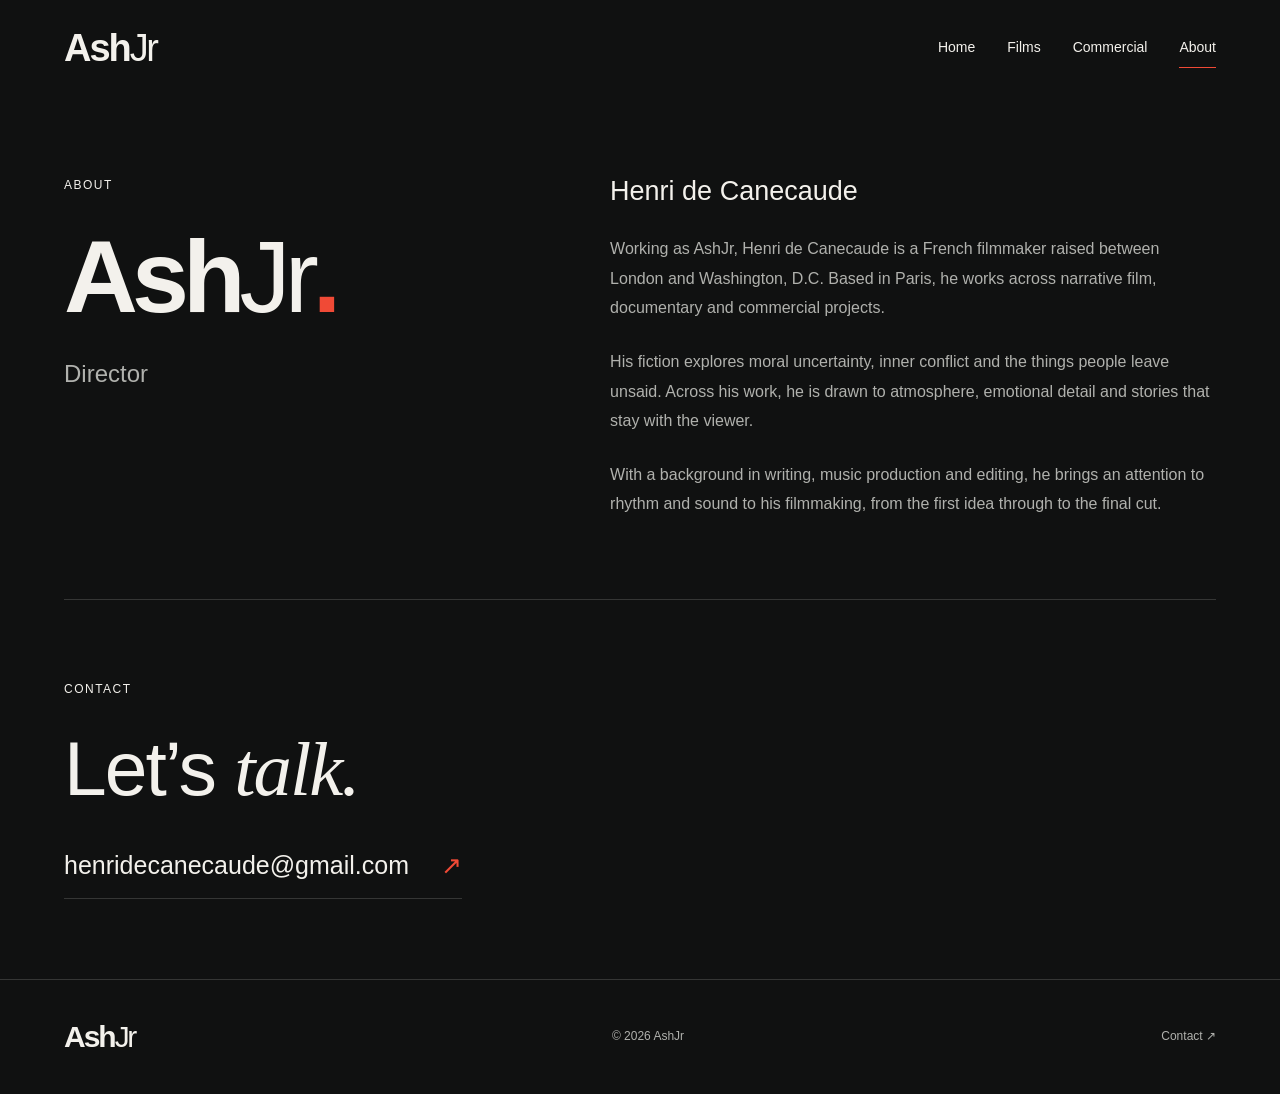
==== about.html @ 2d4e2177 "Refine portfolio layout, crop stills, add gallery and Home navigation" ====
<!doctype html><html lang="en"><head><meta charset="utf-8"><meta name="viewport" content="width=device-width,initial-scale=1"><title>About — AshJr</title><meta name="description" content="AshJr: director working across narrative film, documentary and commercial projects."><meta name="theme-color" content="#101111"><link rel="icon" href="ashjr-icon.ico?v=3" sizes="any"><link rel="icon" href="ashjr-icon.svg?v=3" type="image/svg+xml"><link rel="stylesheet" href="style.css?v=3"><script src="site.js?v=3" defer></script></head><body id="top"><a class="skip" href="#main">Skip to content</a><header><a class="brand" aria-label="AshJr home" href="index.html">Ash<span>Jr</span></a><nav aria-label="Main navigation"><a href="index.html">Home</a><a href="films.html">Films</a><a href="commercial.html">Commercial</a><a href="about.html" aria-current="page">About</a></nav></header><main id="main"><section class="section about-page"><div><p class="eyebrow">ABOUT</p><h1 class="about-name">Ash<span>Jr</span><span class="red">.</span></h1><p class="intro">Director</p></div><div class="biography"><h2>Henri de Canecaude</h2><p>Working as AshJr, Henri de Canecaude is a French filmmaker raised between London and Washington, D.C. Based in Paris, he works across narrative film, documentary and commercial projects.</p><p>His fiction explores moral uncertainty, inner conflict and the things people leave unsaid. Across his work, he is drawn to atmosphere, emotional detail and stories that stay with the viewer.</p><p>With a background in writing, music production and editing, he brings an attention to rhythm and sound to his filmmaking, from the first idea through to the final cut.</p></div></section><section id="contact" class="contact section"><p class="eyebrow">CONTACT</p><h2>Let’s <em>talk.</em></h2><a class="contact-link" href="mailto:henridecanecaude@gmail.com">henridecanecaude@gmail.com <span aria-hidden="true">↗</span></a></section></main><footer><a class="brand" href="index.html">Ash<span>Jr</span></a><p>© 2026 AshJr</p><a href="about.html#contact">Contact ↗</a></footer></body></html>
---- style.css ----
:root{color-scheme:dark;--bg:#101111;--text:#f3f1ec;--muted:#b0b1ad;--accent:#f04a36;--line:#353635;--frame:2048/982;--width:1180px}*{box-sizing:border-box}html{scroll-behavior:smooth;scroll-padding-top:32px}body{margin:0;background:var(--bg);color:var(--text);font:16px/1.65 Arial,Helvetica,sans-serif}a{color:inherit;text-decoration:none}button{font:inherit;color:inherit}a:hover{color:var(--accent)}a:focus-visible,button:focus-visible{outline:2px solid var(--accent);outline-offset:6px}img{max-width:100%}h1,h2,h3,p{margin:0}h1,h2,h3{font-weight:400;line-height:1.12}em{font-family:Georgia,serif;font-weight:400}.skip{position:absolute;top:-100px;left:20px;z-index:10;background:var(--bg);padding:12px}.skip:focus{top:12px}header,footer{padding:0 max(5%,calc((100vw - var(--width))/2));display:flex;align-items:center;justify-content:space-between;gap:28px}header{min-height:96px}.brand{display:inline-flex;align-items:baseline;white-space:nowrap;font-size:38px;font-weight:700;letter-spacing:-2px;line-height:1}.brand span{font-weight:300;letter-spacing:-2.5px}nav{display:flex;align-items:center;gap:32px}header nav{font-size:14px}header nav a{padding:8px 0;border-bottom:1px solid transparent}nav a[aria-current=page]{border-color:var(--accent)}.section,.page-intro,.film-list{width:min(90%,var(--width));margin-inline:auto}.section{padding-block:80px}.hero{position:relative;isolation:isolate;overflow:hidden;min-height:560px;height:min(76vh,800px);padding:32px max(5%,calc((100vw - var(--width))/2));display:flex;flex-direction:column;justify-content:space-between}.hero-image,.hero-shade{position:absolute;inset:0;width:100%;height:100%;z-index:-2}.hero-image{object-fit:cover;object-position:center}.hero-shade{z-index:-1;background:linear-gradient(90deg,#0006,transparent 90%),linear-gradient(0deg,#0008,transparent 60%)}.hero-top,.hero-bottom{display:flex;justify-content:space-between;gap:25px;font-size:12px;letter-spacing:1.5px}.hero-copy{padding-block:48px}.hero-copy>p,.eyebrow{font-size:12px;letter-spacing:1.5px}.hero h1{font-size:clamp(64px,7.5vw,108px);letter-spacing:-3px;line-height:1.02;margin:22px 0 30px}.text-link{display:inline-flex;gap:50px;align-items:center;border-bottom:1px solid #a3adaa;padding-bottom:10px;font-size:14px}.categories{display:grid;grid-template-columns:1fr 1fr;gap:32px}.category-image{aspect-ratio:var(--frame);background:#1a1c1b;overflow:hidden}.category-image img{display:block;width:100%;height:100%;object-fit:cover;transition:transform .3s}.category:hover img{transform:scale(1.025)}.category-label{display:flex;align-items:baseline;justify-content:space-between;gap:18px;padding-top:20px}.category-label h2{font:400 clamp(22px,2.2vw,30px)/1.25 Arial,Helvetica,sans-serif;letter-spacing:-.5px}.category-label>span{color:var(--accent);font-size:24px}.commercial-cover{border:1px solid #272a28}.page-intro{padding-block:64px 48px}.page-intro h1{font-size:clamp(52px,6vw,82px);letter-spacing:-2px;margin:20px 0 32px}.project-nav{gap:32px;flex-wrap:wrap;font-size:14px;color:var(--muted)}.red{color:var(--accent)}.film{padding:48px 0 64px;border-top:1px solid var(--line);scroll-margin-top:30px}.film-heading{display:flex;justify-content:space-between;align-items:start;gap:20px}.film-heading h2{font-size:clamp(32px,3.3vw,46px);letter-spacing:-1px;margin:16px 0 24px}.project-number{font-size:12px;color:var(--muted)}.film-details{display:grid;grid-template-columns:1.5fr 1fr;gap:48px;margin-bottom:28px;color:var(--muted)}.film-details>p{max-width:620px}.credits{font-size:13px;line-height:1.8}.credits p+p{margin-top:5px}.gallery{display:grid;grid-template-columns:1fr 1fr;gap:20px}.gallery:empty{display:none}.gallery a{display:block;aspect-ratio:var(--frame);overflow:hidden;cursor:zoom-in}.gallery img{width:100%;height:100%;display:block;object-fit:cover}.film-layout{display:grid;grid-template-columns:minmax(220px,1fr) minmax(0,2fr);gap:48px;align-items:start}.film-layout .film-heading h2{margin-bottom:24px}.film-layout .film-details{display:block;margin:0}.film-layout .credits{margin-top:24px}.film-layout+.gallery:not(:empty){margin-top:28px}.player{min-width:0;width:100%;max-width:800px}.video-poster{position:relative;display:block;width:100%;aspect-ratio:var(--frame);padding:0;border:0;overflow:hidden;background:#101111;cursor:pointer}.video-poster img{display:block;width:100%;height:100%;object-fit:cover}.video-poster img.youtube-thumbnail{object-fit:cover}.play-label{position:absolute;left:50%;top:50%;transform:translate(-50%,-50%);display:flex;align-items:center;justify-content:center;width:58px;height:58px;border:1px solid #ffffffa0;border-radius:50%;background:#10111199;font-size:20px;padding-left:3px}.video-poster:hover .play-label{background:#101111dd;border-color:var(--accent)}.player iframe{display:block;width:100%;aspect-ratio:16/9;border:0;background:#000}.watch-link{display:inline-block;margin-top:12px;font-size:12px;color:var(--muted)}.commercial-grid{padding-top:0;display:grid;grid-template-columns:1fr 1fr;gap:36px 28px;min-height:48vh;align-content:start}.commercial-slot{aspect-ratio:var(--frame);background:#1a1c1b;border:1px solid #272a28}.commercial-card>img{width:100%;aspect-ratio:var(--frame);object-fit:cover;display:block}.commercial-card h2{font-size:23px;margin:18px 0 6px}.commercial-card>p{font-size:14px;color:var(--muted)}.about-page{display:grid;grid-template-columns:1fr 1.3fr;gap:80px}.about-name{font-size:clamp(70px,8vw,115px);font-weight:700;letter-spacing:-6px;margin:24px 0 20px}.about-name>span:first-child{font-weight:300}.intro{font-size:24px;color:var(--muted)}.biography h2{font-size:27px;margin-bottom:28px}.biography p{color:var(--muted);line-height:1.85}.biography p+p{margin-top:24px}.contact{border-top:1px solid var(--line)}.contact h2{font-size:clamp(48px,6vw,80px);letter-spacing:-2px;margin:25px 0 32px}.contact-link{display:inline-flex;gap:32px;font-size:clamp(16px,2vw,25px);padding-bottom:12px;border-bottom:1px solid var(--line);overflow-wrap:anywhere;max-width:100%}.contact-link span{color:var(--accent)}footer{min-height:115px;border-top:1px solid var(--line)}footer .brand{font-size:30px}footer p,footer>a:last-child{font-size:12px;color:var(--muted)}.lightbox{width:min(94vw,1500px);max-width:none;max-height:94vh;padding:20px;border:1px solid var(--line);background:var(--bg);color:var(--text)}.lightbox::backdrop{background:#000e}.lightbox-toolbar,.lightbox-controls{display:flex;align-items:center;justify-content:space-between;gap:20px}.lightbox-toolbar{margin-bottom:18px}.lightbox-controls{margin-top:18px}.lightbox button{background:none;border:0;padding:8px;cursor:pointer;font-size:14px}.lightbox-image{display:block;width:100%;max-height:72vh;object-fit:contain}.lightbox-toolbar span{font-size:13px;color:var(--muted)}
@media(max-width:760px){header{padding-block:22px;min-height:90px;gap:20px}.brand{font-size:32px}header nav{gap:18px;font-size:13px}.hero{height:70svh;min-height:500px;padding-block:24px}.hero-top span:last-child{display:none}.hero-top,.hero-bottom{font-size:10px}.hero-copy>p{font-size:11px;letter-spacing:1px}.hero h1{font-size:64px}.section{padding-block:48px}.categories{gap:24px}.category-label h2{font-size:21px}.page-intro{padding-block:42px 32px}.page-intro h1{margin:18px 0 24px}.project-nav{gap:24px}.film{padding-block:36px 48px}.film-details{grid-template-columns:1fr;gap:18px}.film-layout{grid-template-columns:1fr;gap:26px}.film-layout .film-details>p{max-width:600px}.film-layout .credits{margin-top:16px}.gallery{gap:14px}.about-page{grid-template-columns:1fr;gap:36px}.about-name{font-size:90px}.commercial-grid{gap:28px 18px}.lightbox{padding:12px}footer{flex-wrap:wrap;padding-block:28px;gap:22px}footer p{order:3;width:100%}.contact-link{gap:15px}}
@media(max-width:480px){header{flex-wrap:wrap;justify-content:center;padding-block:20px;gap:18px}header nav{width:100%;justify-content:space-between;gap:12px}.hero{min-height:460px;height:65svh}.hero h1{font-size:58px}.categories,.commercial-grid{grid-template-columns:1fr}.gallery{grid-template-columns:1fr}.category-label{padding-top:14px}.category-label h2{font-size:24px}.hero-bottom{letter-spacing:.7px}.project-nav{gap:22px;font-size:13px}.contact-link{font-size:15px}}
@media(prefers-reduced-motion:reduce){html{scroll-behavior:auto}.category-image img{transition:none}}
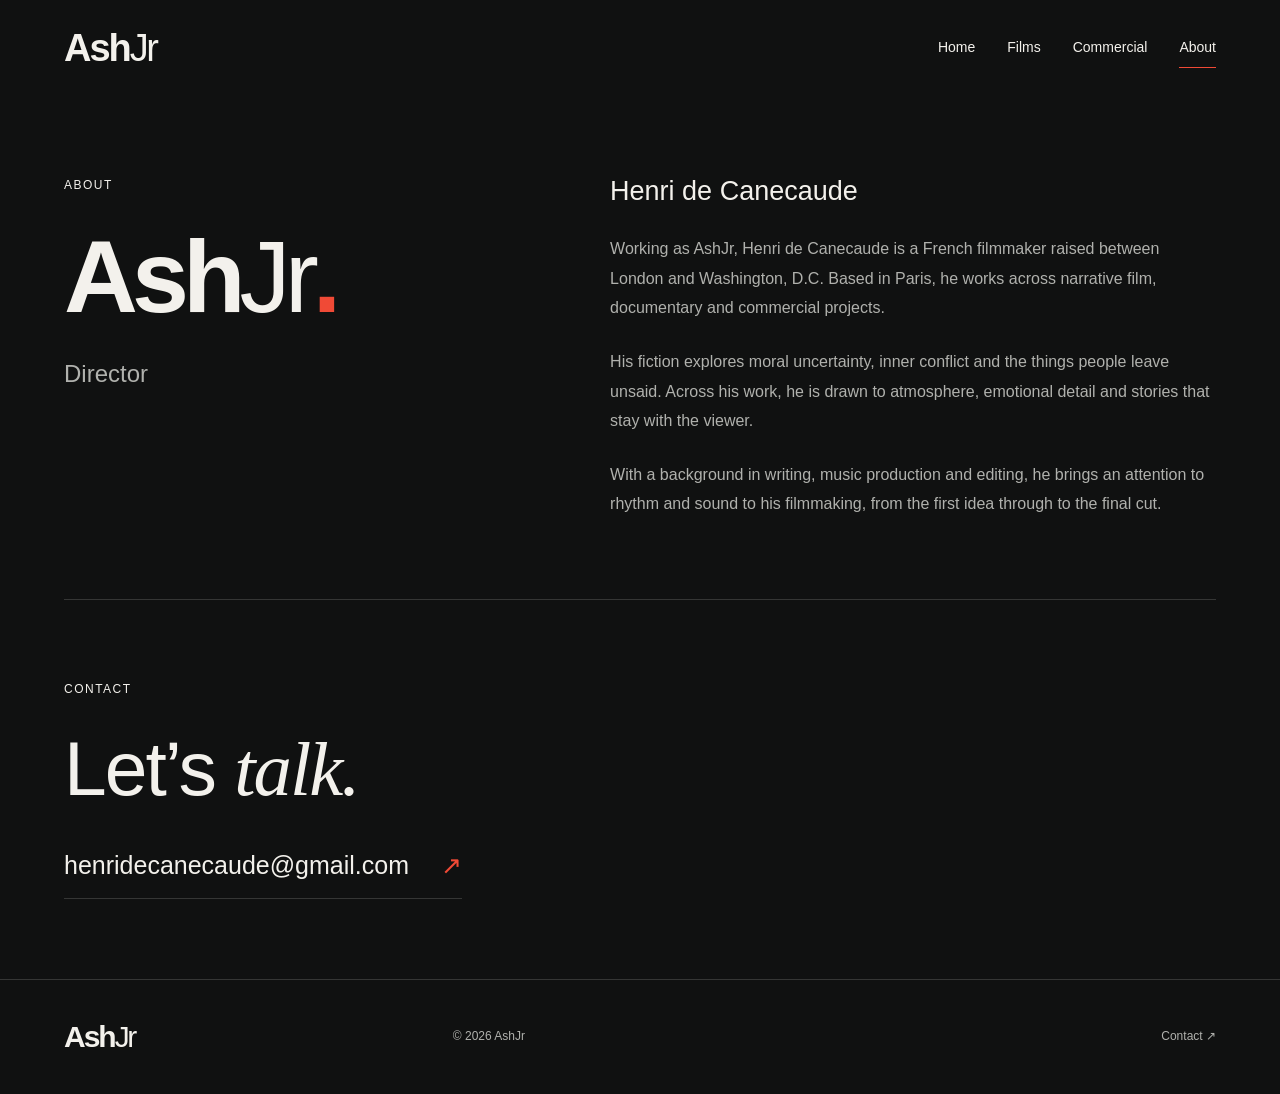
==== commit 9a92d5e3: "Add social media links to footer" ====
--- a/about.html
+++ b/about.html
@@ -1 +1 @@
-<!doctype html><html lang="en"><head><meta charset="utf-8"><meta name="viewport" content="width=device-width,initial-scale=1"><title>About — AshJr</title><meta name="description" content="AshJr: director working across narrative film, documentary and commercial projects."><meta name="theme-color" content="#101111"><link rel="icon" href="ashjr-icon.ico?v=3" sizes="any"><link rel="icon" href="ashjr-icon.svg?v=3" type="image/svg+xml"><link rel="stylesheet" href="style.css?v=3"><script src="site.js?v=3" defer></script></head><body id="top"><a class="skip" href="#main">Skip to content</a><header><a class="brand" aria-label="AshJr home" href="index.html">Ash<span>Jr</span></a><nav aria-label="Main navigation"><a href="index.html">Home</a><a href="films.html">Films</a><a href="commercial.html">Commercial</a><a href="about.html" aria-current="page">About</a></nav></header><main id="main"><section class="section about-page"><div><p class="eyebrow">ABOUT</p><h1 class="about-name">Ash<span>Jr</span><span class="red">.</span></h1><p class="intro">Director</p></div><div class="biography"><h2>Henri de Canecaude</h2><p>Working as AshJr, Henri de Canecaude is a French filmmaker raised between London and Washington, D.C. Based in Paris, he works across narrative film, documentary and commercial projects.</p><p>His fiction explores moral uncertainty, inner conflict and the things people leave unsaid. Across his work, he is drawn to atmosphere, emotional detail and stories that stay with the viewer.</p><p>With a background in writing, music production and editing, he brings an attention to rhythm and sound to his filmmaking, from the first idea through to the final cut.</p></div></section><section id="contact" class="contact section"><p class="eyebrow">CONTACT</p><h2>Let’s <em>talk.</em></h2><a class="contact-link" href="mailto:henridecanecaude@gmail.com">henridecanecaude@gmail.com <span aria-hidden="true">↗</span></a></section></main><footer><a class="brand" href="index.html">Ash<span>Jr</span></a><p>© 2026 AshJr</p><a href="about.html#contact">Contact ↗</a></footer></body></html>+<!doctype html><html lang="en"><head><meta charset="utf-8"><meta name="viewport" content="width=device-width,initial-scale=1"><title>About — AshJr</title><meta name="description" content="AshJr: director working across narrative film, documentary and commercial projects."><meta name="theme-color" content="#101111"><link rel="icon" href="ashjr-icon.ico?v=3" sizes="any"><link rel="icon" href="ashjr-icon.svg?v=3" type="image/svg+xml"><link rel="stylesheet" href="style.css?v=4"><script src="site.js?v=4" defer></script></head><body id="top"><a class="skip" href="#main">Skip to content</a><header><a class="brand" aria-label="AshJr home" href="index.html">Ash<span>Jr</span></a><nav aria-label="Main navigation"><a href="index.html">Home</a><a href="films.html">Films</a><a href="commercial.html">Commercial</a><a href="about.html" aria-current="page">About</a></nav></header><main id="main"><section class="section about-page"><div><p class="eyebrow">ABOUT</p><h1 class="about-name">Ash<span>Jr</span><span class="red">.</span></h1><p class="intro">Director</p></div><div class="biography"><h2>Henri de Canecaude</h2><p>Working as AshJr, Henri de Canecaude is a French filmmaker raised between London and Washington, D.C. Based in Paris, he works across narrative film, documentary and commercial projects.</p><p>His fiction explores moral uncertainty, inner conflict and the things people leave unsaid. Across his work, he is drawn to atmosphere, emotional detail and stories that stay with the viewer.</p><p>With a background in writing, music production and editing, he brings an attention to rhythm and sound to his filmmaking, from the first idea through to the final cut.</p></div></section><section id="contact" class="contact section"><p class="eyebrow">CONTACT</p><h2>Let’s <em>talk.</em></h2><a class="contact-link" href="mailto:henridecanecaude@gmail.com">henridecanecaude@gmail.com <span aria-hidden="true">↗</span></a></section></main><footer><a class="brand" href="index.html">Ash<span>Jr</span></a><p>© 2026 AshJr</p><div class="social-links" aria-label="Social media"><a href="https://www.instagram.com/ash7jr/" target="_blank" rel="noopener noreferrer" aria-label="Instagram"><svg viewBox="0 0 24 24" aria-hidden="true"><rect x="3" y="3" width="18" height="18" rx="5"></rect><circle cx="12" cy="12" r="4.25"></circle><circle cx="17.4" cy="6.7" r="1"></circle></svg></a><a href="https://www.youtube.com/@Ash7jr" target="_blank" rel="noopener noreferrer" aria-label="YouTube"><svg viewBox="0 0 24 24" aria-hidden="true"><path d="M21 8.2a3 3 0 0 0-2.1-2.1C17 5.6 12 5.6 12 5.6s-5 0-6.9.5A3 3 0 0 0 3 8.2 31 31 0 0 0 2.5 12 31 31 0 0 0 3 15.8a3 3 0 0 0 2.1 2.1c1.9.5 6.9.5 6.9.5s5 0 6.9-.5a3 3 0 0 0 2.1-2.1 31 31 0 0 0 .5-3.8 31 31 0 0 0-.5-3.8Z"></path><path class="social-play" d="m10 9 5 3-5 3Z"></path></svg></a><a href="https://x.com/Ash7Jr?s=20" target="_blank" rel="noopener noreferrer" aria-label="X"><svg viewBox="0 0 24 24" aria-hidden="true"><path d="M5 4h3.8l3.7 5.1L16.9 4H19l-5.5 6.6L19.5 20h-3.8l-4.2-5.8L6.7 20H4.5l6-7.3L5 4Zm3 1.7h-1.1l9.7 12.6h1.1L8 5.7Z"></path></svg></a></div><a href="about.html#contact">Contact ↗</a></footer></body></html>
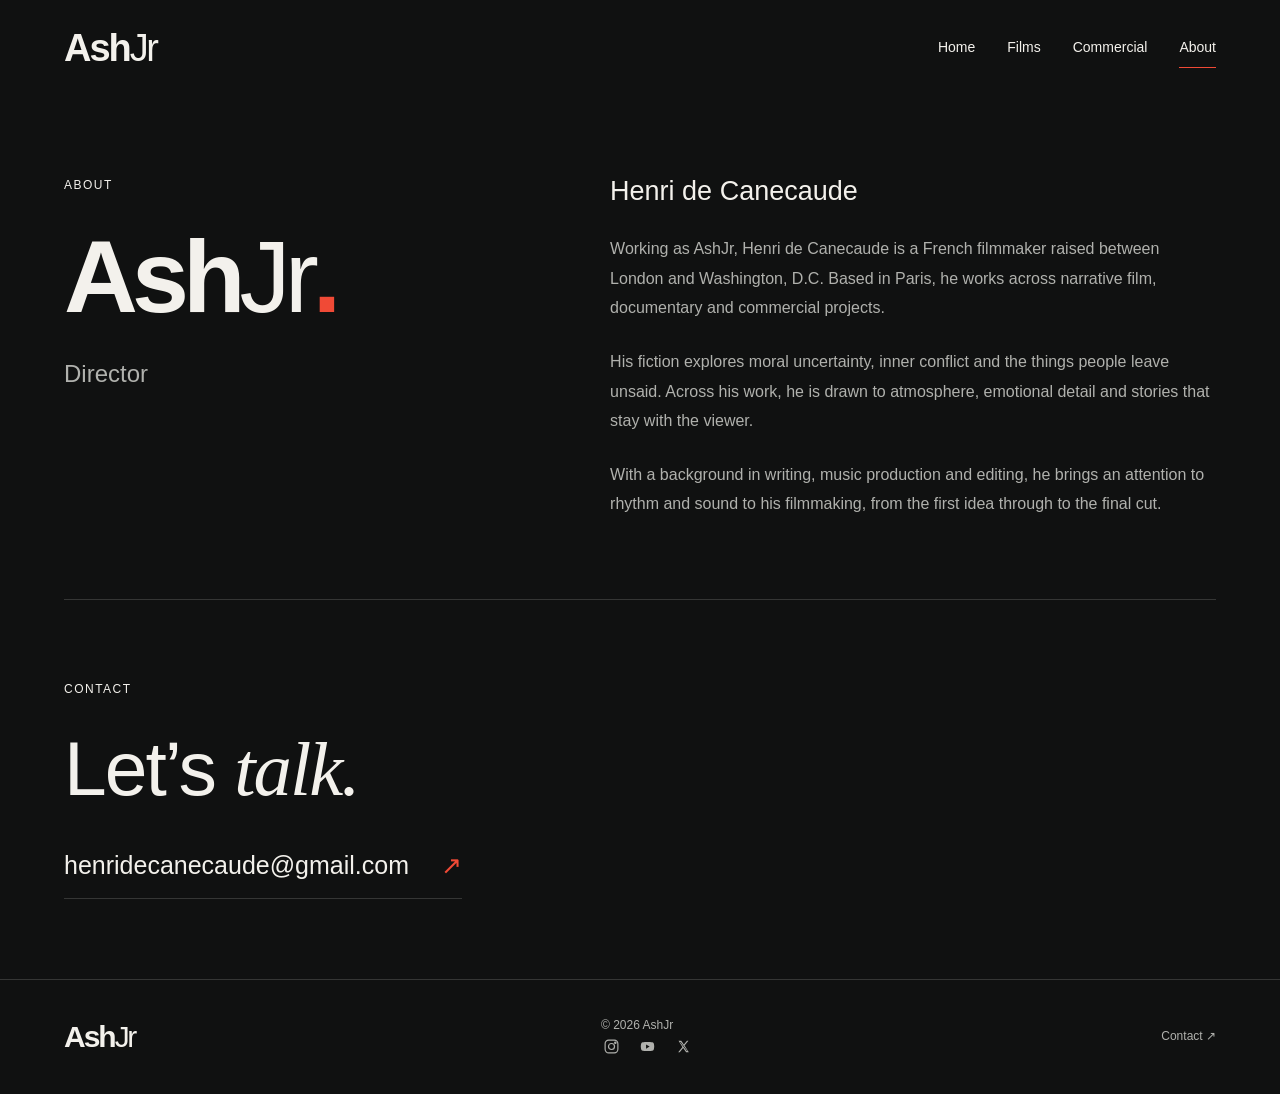
==== commit 708ab70c: "Center footer copyright and social links" ====
--- a/about.html
+++ b/about.html
@@ -1 +1 @@
-<!doctype html><html lang="en"><head><meta charset="utf-8"><meta name="viewport" content="width=device-width,initial-scale=1"><title>About — AshJr</title><meta name="description" content="AshJr: director working across narrative film, documentary and commercial projects."><meta name="theme-color" content="#101111"><link rel="icon" href="ashjr-icon.ico?v=3" sizes="any"><link rel="icon" href="ashjr-icon.svg?v=3" type="image/svg+xml"><link rel="stylesheet" href="style.css?v=4"><script src="site.js?v=4" defer></script></head><body id="top"><a class="skip" href="#main">Skip to content</a><header><a class="brand" aria-label="AshJr home" href="index.html">Ash<span>Jr</span></a><nav aria-label="Main navigation"><a href="index.html">Home</a><a href="films.html">Films</a><a href="commercial.html">Commercial</a><a href="about.html" aria-current="page">About</a></nav></header><main id="main"><section class="section about-page"><div><p class="eyebrow">ABOUT</p><h1 class="about-name">Ash<span>Jr</span><span class="red">.</span></h1><p class="intro">Director</p></div><div class="biography"><h2>Henri de Canecaude</h2><p>Working as AshJr, Henri de Canecaude is a French filmmaker raised between London and Washington, D.C. Based in Paris, he works across narrative film, documentary and commercial projects.</p><p>His fiction explores moral uncertainty, inner conflict and the things people leave unsaid. Across his work, he is drawn to atmosphere, emotional detail and stories that stay with the viewer.</p><p>With a background in writing, music production and editing, he brings an attention to rhythm and sound to his filmmaking, from the first idea through to the final cut.</p></div></section><section id="contact" class="contact section"><p class="eyebrow">CONTACT</p><h2>Let’s <em>talk.</em></h2><a class="contact-link" href="mailto:henridecanecaude@gmail.com">henridecanecaude@gmail.com <span aria-hidden="true">↗</span></a></section></main><footer><a class="brand" href="index.html">Ash<span>Jr</span></a><p>© 2026 AshJr</p><div class="social-links" aria-label="Social media"><a href="https://www.instagram.com/ash7jr/" target="_blank" rel="noopener noreferrer" aria-label="Instagram"><svg viewBox="0 0 24 24" aria-hidden="true"><rect x="3" y="3" width="18" height="18" rx="5"></rect><circle cx="12" cy="12" r="4.25"></circle><circle cx="17.4" cy="6.7" r="1"></circle></svg></a><a href="https://www.youtube.com/@Ash7jr" target="_blank" rel="noopener noreferrer" aria-label="YouTube"><svg viewBox="0 0 24 24" aria-hidden="true"><path d="M21 8.2a3 3 0 0 0-2.1-2.1C17 5.6 12 5.6 12 5.6s-5 0-6.9.5A3 3 0 0 0 3 8.2 31 31 0 0 0 2.5 12 31 31 0 0 0 3 15.8a3 3 0 0 0 2.1 2.1c1.9.5 6.9.5 6.9.5s5 0 6.9-.5a3 3 0 0 0 2.1-2.1 31 31 0 0 0 .5-3.8 31 31 0 0 0-.5-3.8Z"></path><path class="social-play" d="m10 9 5 3-5 3Z"></path></svg></a><a href="https://x.com/Ash7Jr?s=20" target="_blank" rel="noopener noreferrer" aria-label="X"><svg viewBox="0 0 24 24" aria-hidden="true"><path d="M5 4h3.8l3.7 5.1L16.9 4H19l-5.5 6.6L19.5 20h-3.8l-4.2-5.8L6.7 20H4.5l6-7.3L5 4Zm3 1.7h-1.1l9.7 12.6h1.1L8 5.7Z"></path></svg></a></div><a href="about.html#contact">Contact ↗</a></footer></body></html>+<!doctype html><html lang="en"><head><meta charset="utf-8"><meta name="viewport" content="width=device-width,initial-scale=1"><title>About — AshJr</title><meta name="description" content="AshJr: director working across narrative film, documentary and commercial projects."><meta name="theme-color" content="#101111"><link rel="icon" href="ashjr-icon.ico?v=3" sizes="any"><link rel="icon" href="ashjr-icon.svg?v=3" type="image/svg+xml"><link rel="stylesheet" href="style.css?v=5"><script src="site.js?v=4" defer></script></head><body id="top"><a class="skip" href="#main">Skip to content</a><header><a class="brand" aria-label="AshJr home" href="index.html">Ash<span>Jr</span></a><nav aria-label="Main navigation"><a href="index.html">Home</a><a href="films.html">Films</a><a href="commercial.html">Commercial</a><a href="about.html" aria-current="page">About</a></nav></header><main id="main"><section class="section about-page"><div><p class="eyebrow">ABOUT</p><h1 class="about-name">Ash<span>Jr</span><span class="red">.</span></h1><p class="intro">Director</p></div><div class="biography"><h2>Henri de Canecaude</h2><p>Working as AshJr, Henri de Canecaude is a French filmmaker raised between London and Washington, D.C. Based in Paris, he works across narrative film, documentary and commercial projects.</p><p>His fiction explores moral uncertainty, inner conflict and the things people leave unsaid. Across his work, he is drawn to atmosphere, emotional detail and stories that stay with the viewer.</p><p>With a background in writing, music production and editing, he brings an attention to rhythm and sound to his filmmaking, from the first idea through to the final cut.</p></div></section><section id="contact" class="contact section"><p class="eyebrow">CONTACT</p><h2>Let’s <em>talk.</em></h2><a class="contact-link" href="mailto:henridecanecaude@gmail.com">henridecanecaude@gmail.com <span aria-hidden="true">↗</span></a></section></main><footer><a class="brand" href="index.html">Ash<span>Jr</span></a><div class="footer-center"><p>© 2026 AshJr</p><div class="social-links" aria-label="Social media"><a href="https://www.instagram.com/ash7jr/" target="_blank" rel="noopener noreferrer" aria-label="Instagram"><svg viewBox="0 0 24 24" aria-hidden="true"><rect x="3" y="3" width="18" height="18" rx="5"></rect><circle cx="12" cy="12" r="4.25"></circle><circle cx="17.4" cy="6.7" r="1"></circle></svg></a><a href="https://www.youtube.com/@Ash7jr" target="_blank" rel="noopener noreferrer" aria-label="YouTube"><svg viewBox="0 0 24 24" aria-hidden="true"><path d="M21 8.2a3 3 0 0 0-2.1-2.1C17 5.6 12 5.6 12 5.6s-5 0-6.9.5A3 3 0 0 0 3 8.2 31 31 0 0 0 2.5 12 31 31 0 0 0 3 15.8a3 3 0 0 0 2.1 2.1c1.9.5 6.9.5 6.9.5s5 0 6.9-.5a3 3 0 0 0 2.1-2.1 31 31 0 0 0 .5-3.8 31 31 0 0 0-.5-3.8Z"></path><path class="social-play" d="m10 9 5 3-5 3Z"></path></svg></a><a href="https://x.com/Ash7Jr?s=20" target="_blank" rel="noopener noreferrer" aria-label="X"><svg viewBox="0 0 24 24" aria-hidden="true"><path d="M5 4h3.8l3.7 5.1L16.9 4H19l-5.5 6.6L19.5 20h-3.8l-4.2-5.8L6.7 20H4.5l6-7.3L5 4Zm3 1.7h-1.1l9.7 12.6h1.1L8 5.7Z"></path></svg></a></div></div><a href="about.html#contact">Contact ↗</a></footer></body></html>
--- a/style.css
+++ b/style.css
@@ -1,4 +1,4 @@
-:root{color-scheme:dark;--bg:#101111;--text:#f3f1ec;--muted:#b0b1ad;--accent:#f04a36;--line:#353635;--frame:2048/982;--width:1180px}*{box-sizing:border-box}html{scroll-behavior:smooth;scroll-padding-top:32px}body{margin:0;background:var(--bg);color:var(--text);font:16px/1.65 Arial,Helvetica,sans-serif}a{color:inherit;text-decoration:none}button{font:inherit;color:inherit}a:hover{color:var(--accent)}a:focus-visible,button:focus-visible{outline:2px solid var(--accent);outline-offset:6px}img{max-width:100%}h1,h2,h3,p{margin:0}h1,h2,h3{font-weight:400;line-height:1.12}em{font-family:Georgia,serif;font-weight:400}.skip{position:absolute;top:-100px;left:20px;z-index:10;background:var(--bg);padding:12px}.skip:focus{top:12px}header,footer{padding:0 max(5%,calc((100vw - var(--width))/2));display:flex;align-items:center;justify-content:space-between;gap:28px}header{min-height:96px}.brand{display:inline-flex;align-items:baseline;white-space:nowrap;font-size:38px;font-weight:700;letter-spacing:-2px;line-height:1}.brand span{font-weight:300;letter-spacing:-2.5px}nav{display:flex;align-items:center;gap:32px}header nav{font-size:14px}header nav a{padding:8px 0;border-bottom:1px solid transparent}nav a[aria-current=page]{border-color:var(--accent)}.section,.page-intro,.film-list{width:min(90%,var(--width));margin-inline:auto}.section{padding-block:80px}.hero{position:relative;isolation:isolate;overflow:hidden;min-height:560px;height:min(76vh,800px);padding:32px max(5%,calc((100vw - var(--width))/2));display:flex;flex-direction:column;justify-content:space-between}.hero-image,.hero-shade{position:absolute;inset:0;width:100%;height:100%;z-index:-2}.hero-image{object-fit:cover;object-position:center}.hero-shade{z-index:-1;background:linear-gradient(90deg,#0006,transparent 90%),linear-gradient(0deg,#0008,transparent 60%)}.hero-top,.hero-bottom{display:flex;justify-content:space-between;gap:25px;font-size:12px;letter-spacing:1.5px}.hero-copy{padding-block:48px}.hero-copy>p,.eyebrow{font-size:12px;letter-spacing:1.5px}.hero h1{font-size:clamp(64px,7.5vw,108px);letter-spacing:-3px;line-height:1.02;margin:22px 0 30px}.text-link{display:inline-flex;gap:50px;align-items:center;border-bottom:1px solid #a3adaa;padding-bottom:10px;font-size:14px}.categories{display:grid;grid-template-columns:1fr 1fr;gap:32px}.category-image{aspect-ratio:var(--frame);background:#1a1c1b;overflow:hidden}.category-image img{display:block;width:100%;height:100%;object-fit:cover;transition:transform .3s}.category:hover img{transform:scale(1.025)}.category-label{display:flex;align-items:baseline;justify-content:space-between;gap:18px;padding-top:20px}.category-label h2{font:400 clamp(22px,2.2vw,30px)/1.25 Arial,Helvetica,sans-serif;letter-spacing:-.5px}.category-label>span{color:var(--accent);font-size:24px}.commercial-cover{border:1px solid #272a28}.page-intro{padding-block:64px 48px}.page-intro h1{font-size:clamp(52px,6vw,82px);letter-spacing:-2px;margin:20px 0 32px}.project-nav{gap:32px;flex-wrap:wrap;font-size:14px;color:var(--muted)}.red{color:var(--accent)}.film{padding:48px 0 64px;border-top:1px solid var(--line);scroll-margin-top:30px}.film-heading{display:flex;justify-content:space-between;align-items:start;gap:20px}.film-heading h2{font-size:clamp(32px,3.3vw,46px);letter-spacing:-1px;margin:16px 0 24px}.project-number{font-size:12px;color:var(--muted)}.film-details{display:grid;grid-template-columns:1.5fr 1fr;gap:48px;margin-bottom:28px;color:var(--muted)}.film-details>p{max-width:620px}.credits{font-size:13px;line-height:1.8}.credits p+p{margin-top:5px}.gallery{display:grid;grid-template-columns:1fr 1fr;gap:20px}.gallery:empty{display:none}.gallery a{display:block;aspect-ratio:var(--frame);overflow:hidden;cursor:zoom-in}.gallery img{width:100%;height:100%;display:block;object-fit:cover}.film-layout{display:grid;grid-template-columns:minmax(220px,1fr) minmax(0,2fr);gap:48px;align-items:start}.film-layout .film-heading h2{margin-bottom:24px}.film-layout .film-details{display:block;margin:0}.film-layout .credits{margin-top:24px}.film-layout+.gallery:not(:empty){margin-top:28px}.player{min-width:0;width:100%;max-width:800px}.video-poster{position:relative;display:block;width:100%;aspect-ratio:var(--frame);padding:0;border:0;overflow:hidden;background:#101111;cursor:pointer}.video-poster img{display:block;width:100%;height:100%;object-fit:cover}.video-poster img.youtube-thumbnail{object-fit:cover}.play-label{position:absolute;left:50%;top:50%;transform:translate(-50%,-50%);display:flex;align-items:center;justify-content:center;width:58px;height:58px;border:1px solid #ffffffa0;border-radius:50%;background:#10111199;font-size:20px;padding-left:3px}.video-poster:hover .play-label{background:#101111dd;border-color:var(--accent)}.player iframe{display:block;width:100%;aspect-ratio:16/9;border:0;background:#000}.watch-link{display:inline-block;margin-top:12px;font-size:12px;color:var(--muted)}.commercial-grid{padding-top:0;display:grid;grid-template-columns:1fr 1fr;gap:36px 28px;min-height:48vh;align-content:start}.commercial-slot{aspect-ratio:var(--frame);background:#1a1c1b;border:1px solid #272a28}.commercial-card>img{width:100%;aspect-ratio:var(--frame);object-fit:cover;display:block}.commercial-card h2{font-size:23px;margin:18px 0 6px}.commercial-card>p{font-size:14px;color:var(--muted)}.about-page{display:grid;grid-template-columns:1fr 1.3fr;gap:80px}.about-name{font-size:clamp(70px,8vw,115px);font-weight:700;letter-spacing:-6px;margin:24px 0 20px}.about-name>span:first-child{font-weight:300}.intro{font-size:24px;color:var(--muted)}.biography h2{font-size:27px;margin-bottom:28px}.biography p{color:var(--muted);line-height:1.85}.biography p+p{margin-top:24px}.contact{border-top:1px solid var(--line)}.contact h2{font-size:clamp(48px,6vw,80px);letter-spacing:-2px;margin:25px 0 32px}.contact-link{display:inline-flex;gap:32px;font-size:clamp(16px,2vw,25px);padding-bottom:12px;border-bottom:1px solid var(--line);overflow-wrap:anywhere;max-width:100%}.contact-link span{color:var(--accent)}footer{min-height:115px;border-top:1px solid var(--line)}footer .brand{font-size:30px}footer p,footer>a:last-child{font-size:12px;color:var(--muted)}.lightbox{width:min(94vw,1500px);max-width:none;max-height:94vh;padding:20px;border:1px solid var(--line);background:var(--bg);color:var(--text)}.lightbox::backdrop{background:#000e}.lightbox-toolbar,.lightbox-controls{display:flex;align-items:center;justify-content:space-between;gap:20px}.lightbox-toolbar{margin-bottom:18px}.lightbox-controls{margin-top:18px}.lightbox button{background:none;border:0;padding:8px;cursor:pointer;font-size:14px}.lightbox-image{display:block;width:100%;max-height:72vh;object-fit:contain}.lightbox-toolbar span{font-size:13px;color:var(--muted)}
-@media(max-width:760px){header{padding-block:22px;min-height:90px;gap:20px}.brand{font-size:32px}header nav{gap:18px;font-size:13px}.hero{height:70svh;min-height:500px;padding-block:24px}.hero-top span:last-child{display:none}.hero-top,.hero-bottom{font-size:10px}.hero-copy>p{font-size:11px;letter-spacing:1px}.hero h1{font-size:64px}.section{padding-block:48px}.categories{gap:24px}.category-label h2{font-size:21px}.page-intro{padding-block:42px 32px}.page-intro h1{margin:18px 0 24px}.project-nav{gap:24px}.film{padding-block:36px 48px}.film-details{grid-template-columns:1fr;gap:18px}.film-layout{grid-template-columns:1fr;gap:26px}.film-layout .film-details>p{max-width:600px}.film-layout .credits{margin-top:16px}.gallery{gap:14px}.about-page{grid-template-columns:1fr;gap:36px}.about-name{font-size:90px}.commercial-grid{gap:28px 18px}.lightbox{padding:12px}footer{flex-wrap:wrap;padding-block:28px;gap:22px}footer p{order:3;width:100%}.contact-link{gap:15px}}
+:root{color-scheme:dark;--bg:#101111;--text:#f3f1ec;--muted:#b0b1ad;--accent:#f04a36;--line:#353635;--frame:2048/982;--width:1180px}*{box-sizing:border-box}html{scroll-behavior:smooth;scroll-padding-top:32px}body{margin:0;background:var(--bg);color:var(--text);font:16px/1.65 Arial,Helvetica,sans-serif}a{color:inherit;text-decoration:none}button{font:inherit;color:inherit}a:hover{color:var(--accent)}a:focus-visible,button:focus-visible{outline:2px solid var(--accent);outline-offset:6px}img{max-width:100%}h1,h2,h3,p{margin:0}h1,h2,h3{font-weight:400;line-height:1.12}em{font-family:Georgia,serif;font-weight:400}.skip{position:absolute;top:-100px;left:20px;z-index:10;background:var(--bg);padding:12px}.skip:focus{top:12px}header,footer{padding:0 max(5%,calc((100vw - var(--width))/2));display:flex;align-items:center;justify-content:space-between;gap:28px}header{min-height:96px}.brand{display:inline-flex;align-items:baseline;white-space:nowrap;font-size:38px;font-weight:700;letter-spacing:-2px;line-height:1}.brand span{font-weight:300;letter-spacing:-2.5px}nav{display:flex;align-items:center;gap:32px}header nav{font-size:14px}header nav a{padding:8px 0;border-bottom:1px solid transparent}nav a[aria-current=page]{border-color:var(--accent)}.section,.page-intro,.film-list{width:min(90%,var(--width));margin-inline:auto}.section{padding-block:80px}.hero{position:relative;isolation:isolate;overflow:hidden;min-height:560px;height:min(76vh,800px);padding:32px max(5%,calc((100vw - var(--width))/2));display:flex;flex-direction:column;justify-content:space-between}.hero-image,.hero-shade{position:absolute;inset:0;width:100%;height:100%;z-index:-2}.hero-image{object-fit:cover;object-position:center}.hero-shade{z-index:-1;background:linear-gradient(90deg,#0006,transparent 90%),linear-gradient(0deg,#0008,transparent 60%)}.hero-top,.hero-bottom{display:flex;justify-content:space-between;gap:25px;font-size:12px;letter-spacing:1.5px}.hero-copy{padding-block:48px}.hero-copy>p,.eyebrow{font-size:12px;letter-spacing:1.5px}.hero h1{font-size:clamp(64px,7.5vw,108px);letter-spacing:-3px;line-height:1.02;margin:22px 0 30px}.text-link{display:inline-flex;gap:50px;align-items:center;border-bottom:1px solid #a3adaa;padding-bottom:10px;font-size:14px}.categories{display:grid;grid-template-columns:1fr 1fr;gap:32px}.category-image{aspect-ratio:var(--frame);background:#1a1c1b;overflow:hidden}.category-image img{display:block;width:100%;height:100%;object-fit:cover;transition:transform .3s}.category:hover img{transform:scale(1.025)}.category-label{display:flex;align-items:baseline;justify-content:space-between;gap:18px;padding-top:20px}.category-label h2{font:400 clamp(22px,2.2vw,30px)/1.25 Arial,Helvetica,sans-serif;letter-spacing:-.5px}.category-label>span{color:var(--accent);font-size:24px}.commercial-cover{border:1px solid #272a28}.page-intro{padding-block:64px 48px}.page-intro h1{font-size:clamp(52px,6vw,82px);letter-spacing:-2px;margin:20px 0 32px}.project-nav{gap:32px;flex-wrap:wrap;font-size:14px;color:var(--muted)}.red{color:var(--accent)}.film{padding:48px 0 64px;border-top:1px solid var(--line);scroll-margin-top:30px}.film-heading{display:flex;justify-content:space-between;align-items:start;gap:20px}.film-heading h2{font-size:clamp(32px,3.3vw,46px);letter-spacing:-1px;margin:16px 0 24px}.project-number{font-size:12px;color:var(--muted)}.film-details{display:grid;grid-template-columns:1.5fr 1fr;gap:48px;margin-bottom:28px;color:var(--muted)}.film-details>p{max-width:620px}.credits{font-size:13px;line-height:1.8}.credits p+p{margin-top:5px}.gallery{display:grid;grid-template-columns:1fr 1fr;gap:20px}.gallery:empty{display:none}.gallery a{display:block;aspect-ratio:var(--frame);overflow:hidden;cursor:zoom-in}.gallery img{width:100%;height:100%;display:block;object-fit:cover}.film-layout{display:grid;grid-template-columns:minmax(220px,1fr) minmax(0,2fr);gap:48px;align-items:start}.film-layout .film-heading h2{margin-bottom:24px}.film-layout .film-details{display:block;margin:0}.film-layout .credits{margin-top:24px}.film-layout+.gallery:not(:empty){margin-top:28px}.player{min-width:0;width:100%;max-width:800px}.video-poster{position:relative;display:block;width:100%;aspect-ratio:var(--frame);padding:0;border:0;overflow:hidden;background:#101111;cursor:pointer}.video-poster img{display:block;width:100%;height:100%;object-fit:cover}.video-poster img.youtube-thumbnail{object-fit:cover}.play-label{position:absolute;left:50%;top:50%;transform:translate(-50%,-50%);display:flex;align-items:center;justify-content:center;width:58px;height:58px;border:1px solid #ffffffa0;border-radius:50%;background:#10111199;font-size:20px;padding-left:3px}.video-poster:hover .play-label{background:#101111dd;border-color:var(--accent)}.player iframe{display:block;width:100%;aspect-ratio:16/9;border:0;background:#000}.watch-link{display:inline-block;margin-top:12px;font-size:12px;color:var(--muted)}.commercial-grid{padding-top:0;display:grid;grid-template-columns:1fr 1fr;gap:36px 28px;min-height:48vh;align-content:start}.commercial-slot{aspect-ratio:var(--frame);background:#1a1c1b;border:1px solid #272a28}.commercial-card>img{width:100%;aspect-ratio:var(--frame);object-fit:cover;display:block}.commercial-card h2{font-size:23px;margin:18px 0 6px}.commercial-card>p{font-size:14px;color:var(--muted)}.about-page{display:grid;grid-template-columns:1fr 1.3fr;gap:80px}.about-name{font-size:clamp(70px,8vw,115px);font-weight:700;letter-spacing:-6px;margin:24px 0 20px}.about-name>span:first-child{font-weight:300}.intro{font-size:24px;color:var(--muted)}.biography h2{font-size:27px;margin-bottom:28px}.biography p{color:var(--muted);line-height:1.85}.biography p+p{margin-top:24px}.contact{border-top:1px solid var(--line)}.contact h2{font-size:clamp(48px,6vw,80px);letter-spacing:-2px;margin:25px 0 32px}.contact-link{display:inline-flex;gap:32px;font-size:clamp(16px,2vw,25px);padding-bottom:12px;border-bottom:1px solid var(--line);overflow-wrap:anywhere;max-width:100%}.contact-link span{color:var(--accent)}footer{min-height:115px;border-top:1px solid var(--line)}footer .brand{font-size:30px}footer p,footer>a:last-child{font-size:12px;color:var(--muted)}.social-links{display:flex;align-items:center;gap:14px}.social-links a{display:inline-flex;align-items:center;justify-content:center;width:22px;height:22px;color:var(--muted);transition:color .2s ease,transform .2s ease}.social-links a:hover{color:var(--text);transform:translateY(-1px)}.social-links svg{width:17px;height:17px;display:block;fill:none;stroke:currentColor;stroke-width:1.65;stroke-linecap:round;stroke-linejoin:round}.social-links a:nth-child(2) svg,.social-links a:nth-child(3) svg{fill:currentColor;stroke:none}.social-links .social-play{fill:var(--bg)}.lightbox{width:min(94vw,1500px);max-width:none;max-height:94vh;padding:20px;border:1px solid var(--line);background:var(--bg);color:var(--text)}.lightbox::backdrop{background:#000e}.lightbox-toolbar,.lightbox-controls{display:flex;align-items:center;justify-content:space-between;gap:20px}.lightbox-toolbar{margin-bottom:18px}.lightbox-controls{margin-top:18px}.lightbox button{background:none;border:0;padding:8px;cursor:pointer;font-size:14px}.lightbox-image{display:block;width:100%;max-height:72vh;object-fit:contain}.lightbox-toolbar span{font-size:13px;color:var(--muted)}
+@media(max-width:760px){header{padding-block:22px;min-height:90px;gap:20px}.brand{font-size:32px}header nav{gap:18px;font-size:13px}.hero{height:70svh;min-height:500px;padding-block:24px}.hero-top span:last-child{display:none}.hero-top,.hero-bottom{font-size:10px}.hero-copy>p{font-size:11px;letter-spacing:1px}.hero h1{font-size:64px}.section{padding-block:48px}.categories{gap:24px}.category-label h2{font-size:21px}.page-intro{padding-block:42px 32px}.page-intro h1{margin:18px 0 24px}.project-nav{gap:24px}.film{padding-block:36px 48px}.film-details{grid-template-columns:1fr;gap:18px}.film-layout{grid-template-columns:1fr;gap:26px}.film-layout .film-details>p{max-width:600px}.film-layout .credits{margin-top:16px}.gallery{gap:14px}.about-page{grid-template-columns:1fr;gap:36px}.about-name{font-size:90px}.commercial-grid{gap:28px 18px}.lightbox{padding:12px}footer{flex-wrap:wrap;padding-block:28px;gap:22px}.social-links{margin-left:auto}footer p{order:4;width:100%}.contact-link{gap:15px}}
 @media(max-width:480px){header{flex-wrap:wrap;justify-content:center;padding-block:20px;gap:18px}header nav{width:100%;justify-content:space-between;gap:12px}.hero{min-height:460px;height:65svh}.hero h1{font-size:58px}.categories,.commercial-grid{grid-template-columns:1fr}.gallery{grid-template-columns:1fr}.category-label{padding-top:14px}.category-label h2{font-size:24px}.hero-bottom{letter-spacing:.7px}.project-nav{gap:22px;font-size:13px}.contact-link{font-size:15px}}
 @media(prefers-reduced-motion:reduce){html{scroll-behavior:auto}.category-image img{transition:none}}
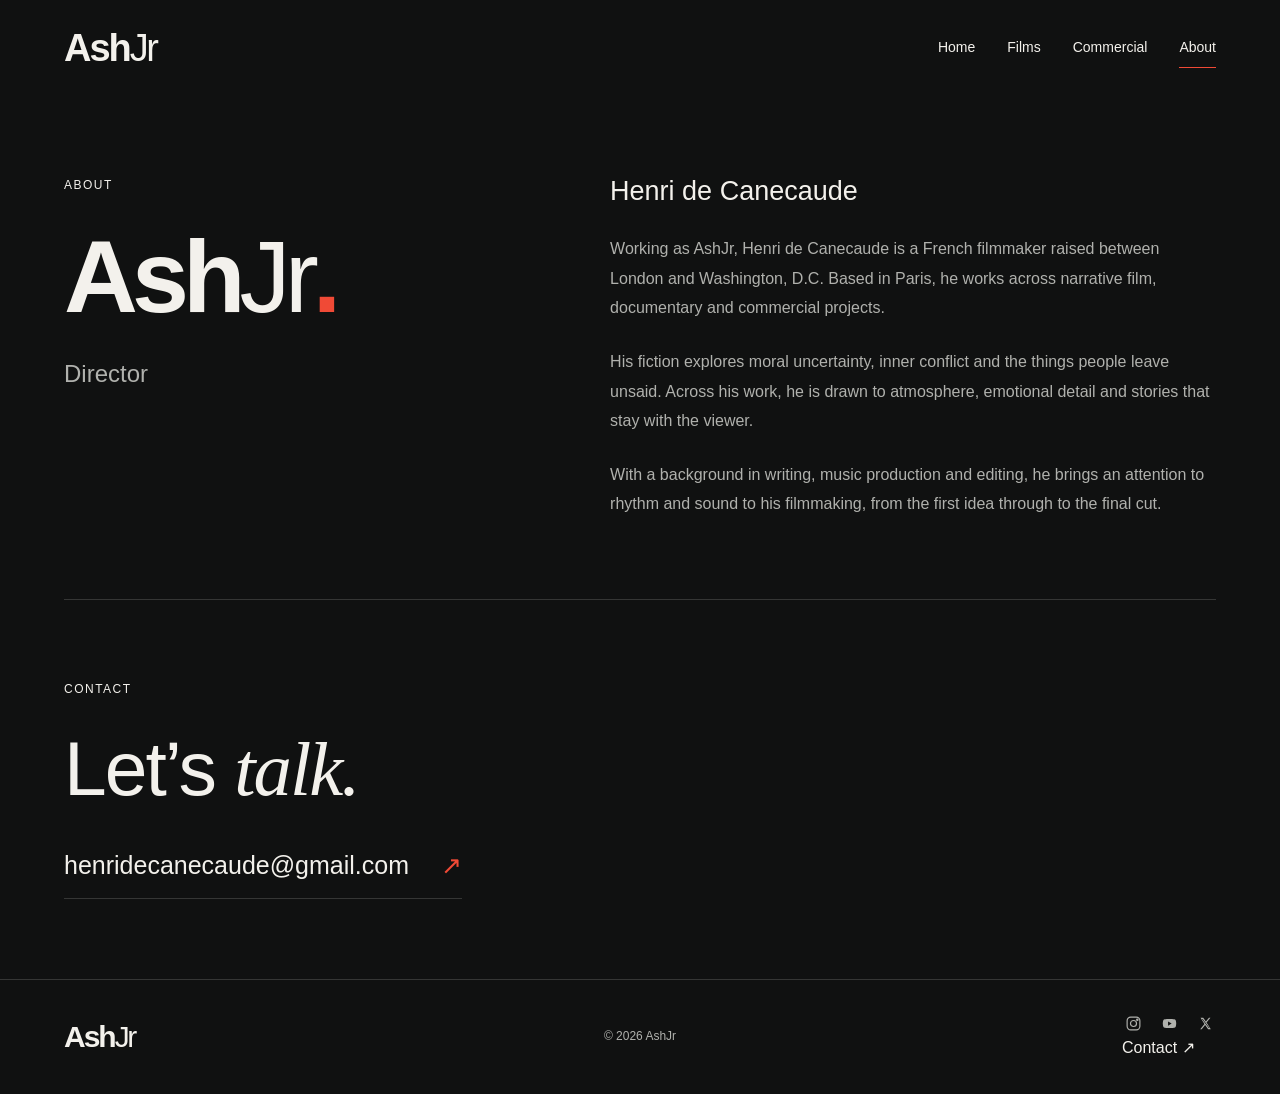
==== commit bd6642b0: "Move social links beside contact" ====
--- a/about.html
+++ b/about.html
@@ -1 +1 @@
-<!doctype html><html lang="en"><head><meta charset="utf-8"><meta name="viewport" content="width=device-width,initial-scale=1"><title>About — AshJr</title><meta name="description" content="AshJr: director working across narrative film, documentary and commercial projects."><meta name="theme-color" content="#101111"><link rel="icon" href="ashjr-icon.ico?v=3" sizes="any"><link rel="icon" href="ashjr-icon.svg?v=3" type="image/svg+xml"><link rel="stylesheet" href="style.css?v=5"><script src="site.js?v=4" defer></script></head><body id="top"><a class="skip" href="#main">Skip to content</a><header><a class="brand" aria-label="AshJr home" href="index.html">Ash<span>Jr</span></a><nav aria-label="Main navigation"><a href="index.html">Home</a><a href="films.html">Films</a><a href="commercial.html">Commercial</a><a href="about.html" aria-current="page">About</a></nav></header><main id="main"><section class="section about-page"><div><p class="eyebrow">ABOUT</p><h1 class="about-name">Ash<span>Jr</span><span class="red">.</span></h1><p class="intro">Director</p></div><div class="biography"><h2>Henri de Canecaude</h2><p>Working as AshJr, Henri de Canecaude is a French filmmaker raised between London and Washington, D.C. Based in Paris, he works across narrative film, documentary and commercial projects.</p><p>His fiction explores moral uncertainty, inner conflict and the things people leave unsaid. Across his work, he is drawn to atmosphere, emotional detail and stories that stay with the viewer.</p><p>With a background in writing, music production and editing, he brings an attention to rhythm and sound to his filmmaking, from the first idea through to the final cut.</p></div></section><section id="contact" class="contact section"><p class="eyebrow">CONTACT</p><h2>Let’s <em>talk.</em></h2><a class="contact-link" href="mailto:henridecanecaude@gmail.com">henridecanecaude@gmail.com <span aria-hidden="true">↗</span></a></section></main><footer><a class="brand" href="index.html">Ash<span>Jr</span></a><div class="footer-center"><p>© 2026 AshJr</p><div class="social-links" aria-label="Social media"><a href="https://www.instagram.com/ash7jr/" target="_blank" rel="noopener noreferrer" aria-label="Instagram"><svg viewBox="0 0 24 24" aria-hidden="true"><rect x="3" y="3" width="18" height="18" rx="5"></rect><circle cx="12" cy="12" r="4.25"></circle><circle cx="17.4" cy="6.7" r="1"></circle></svg></a><a href="https://www.youtube.com/@Ash7jr" target="_blank" rel="noopener noreferrer" aria-label="YouTube"><svg viewBox="0 0 24 24" aria-hidden="true"><path d="M21 8.2a3 3 0 0 0-2.1-2.1C17 5.6 12 5.6 12 5.6s-5 0-6.9.5A3 3 0 0 0 3 8.2 31 31 0 0 0 2.5 12 31 31 0 0 0 3 15.8a3 3 0 0 0 2.1 2.1c1.9.5 6.9.5 6.9.5s5 0 6.9-.5a3 3 0 0 0 2.1-2.1 31 31 0 0 0 .5-3.8 31 31 0 0 0-.5-3.8Z"></path><path class="social-play" d="m10 9 5 3-5 3Z"></path></svg></a><a href="https://x.com/Ash7Jr?s=20" target="_blank" rel="noopener noreferrer" aria-label="X"><svg viewBox="0 0 24 24" aria-hidden="true"><path d="M5 4h3.8l3.7 5.1L16.9 4H19l-5.5 6.6L19.5 20h-3.8l-4.2-5.8L6.7 20H4.5l6-7.3L5 4Zm3 1.7h-1.1l9.7 12.6h1.1L8 5.7Z"></path></svg></a></div></div><a href="about.html#contact">Contact ↗</a></footer></body></html>+<!doctype html><html lang="en"><head><meta charset="utf-8"><meta name="viewport" content="width=device-width,initial-scale=1"><title>About — AshJr</title><meta name="description" content="AshJr: director working across narrative film, documentary and commercial projects."><meta name="theme-color" content="#101111"><link rel="icon" href="ashjr-icon.ico?v=3" sizes="any"><link rel="icon" href="ashjr-icon.svg?v=3" type="image/svg+xml"><link rel="stylesheet" href="style.css?v=6"><script src="site.js?v=4" defer></script></head><body id="top"><a class="skip" href="#main">Skip to content</a><header><a class="brand" aria-label="AshJr home" href="index.html">Ash<span>Jr</span></a><nav aria-label="Main navigation"><a href="index.html">Home</a><a href="films.html">Films</a><a href="commercial.html">Commercial</a><a href="about.html" aria-current="page">About</a></nav></header><main id="main"><section class="section about-page"><div><p class="eyebrow">ABOUT</p><h1 class="about-name">Ash<span>Jr</span><span class="red">.</span></h1><p class="intro">Director</p></div><div class="biography"><h2>Henri de Canecaude</h2><p>Working as AshJr, Henri de Canecaude is a French filmmaker raised between London and Washington, D.C. Based in Paris, he works across narrative film, documentary and commercial projects.</p><p>His fiction explores moral uncertainty, inner conflict and the things people leave unsaid. Across his work, he is drawn to atmosphere, emotional detail and stories that stay with the viewer.</p><p>With a background in writing, music production and editing, he brings an attention to rhythm and sound to his filmmaking, from the first idea through to the final cut.</p></div></section><section id="contact" class="contact section"><p class="eyebrow">CONTACT</p><h2>Let’s <em>talk.</em></h2><a class="contact-link" href="mailto:henridecanecaude@gmail.com">henridecanecaude@gmail.com <span aria-hidden="true">↗</span></a></section></main><footer><a class="brand" href="index.html">Ash<span>Jr</span></a><div class="footer-center"><p>© 2026 AshJr</p></div><div class="footer-right"><div class="social-links" aria-label="Social media"><a href="https://www.instagram.com/ash7jr/" target="_blank" rel="noopener noreferrer" aria-label="Instagram"><svg viewBox="0 0 24 24" aria-hidden="true"><rect x="3" y="3" width="18" height="18" rx="5"></rect><circle cx="12" cy="12" r="4.25"></circle><circle cx="17.4" cy="6.7" r="1"></circle></svg></a><a href="https://www.youtube.com/@Ash7jr" target="_blank" rel="noopener noreferrer" aria-label="YouTube"><svg viewBox="0 0 24 24" aria-hidden="true"><path d="M21 8.2a3 3 0 0 0-2.1-2.1C17 5.6 12 5.6 12 5.6s-5 0-6.9.5A3 3 0 0 0 3 8.2 31 31 0 0 0 2.5 12 31 31 0 0 0 3 15.8a3 3 0 0 0 2.1 2.1c1.9.5 6.9.5 6.9.5s5 0 6.9-.5a3 3 0 0 0 2.1-2.1 31 31 0 0 0 .5-3.8 31 31 0 0 0-.5-3.8Z"></path><path class="social-play" d="m10 9 5 3-5 3Z"></path></svg></a><a href="https://x.com/Ash7Jr?s=20" target="_blank" rel="noopener noreferrer" aria-label="X"><svg viewBox="0 0 24 24" aria-hidden="true"><path d="M5 4h3.8l3.7 5.1L16.9 4H19l-5.5 6.6L19.5 20h-3.8l-4.2-5.8L6.7 20H4.5l6-7.3L5 4Zm3 1.7h-1.1l9.7 12.6h1.1L8 5.7Z"></path></svg></a></div><a href="about.html#contact">Contact ↗</a></div></footer></body></html>
--- a/style.css
+++ b/style.css
@@ -1,4 +1,4 @@
-:root{color-scheme:dark;--bg:#101111;--text:#f3f1ec;--muted:#b0b1ad;--accent:#f04a36;--line:#353635;--frame:2048/982;--width:1180px}*{box-sizing:border-box}html{scroll-behavior:smooth;scroll-padding-top:32px}body{margin:0;background:var(--bg);color:var(--text);font:16px/1.65 Arial,Helvetica,sans-serif}a{color:inherit;text-decoration:none}button{font:inherit;color:inherit}a:hover{color:var(--accent)}a:focus-visible,button:focus-visible{outline:2px solid var(--accent);outline-offset:6px}img{max-width:100%}h1,h2,h3,p{margin:0}h1,h2,h3{font-weight:400;line-height:1.12}em{font-family:Georgia,serif;font-weight:400}.skip{position:absolute;top:-100px;left:20px;z-index:10;background:var(--bg);padding:12px}.skip:focus{top:12px}header,footer{padding:0 max(5%,calc((100vw - var(--width))/2));display:flex;align-items:center;justify-content:space-between;gap:28px}header{min-height:96px}.brand{display:inline-flex;align-items:baseline;white-space:nowrap;font-size:38px;font-weight:700;letter-spacing:-2px;line-height:1}.brand span{font-weight:300;letter-spacing:-2.5px}nav{display:flex;align-items:center;gap:32px}header nav{font-size:14px}header nav a{padding:8px 0;border-bottom:1px solid transparent}nav a[aria-current=page]{border-color:var(--accent)}.section,.page-intro,.film-list{width:min(90%,var(--width));margin-inline:auto}.section{padding-block:80px}.hero{position:relative;isolation:isolate;overflow:hidden;min-height:560px;height:min(76vh,800px);padding:32px max(5%,calc((100vw - var(--width))/2));display:flex;flex-direction:column;justify-content:space-between}.hero-image,.hero-shade{position:absolute;inset:0;width:100%;height:100%;z-index:-2}.hero-image{object-fit:cover;object-position:center}.hero-shade{z-index:-1;background:linear-gradient(90deg,#0006,transparent 90%),linear-gradient(0deg,#0008,transparent 60%)}.hero-top,.hero-bottom{display:flex;justify-content:space-between;gap:25px;font-size:12px;letter-spacing:1.5px}.hero-copy{padding-block:48px}.hero-copy>p,.eyebrow{font-size:12px;letter-spacing:1.5px}.hero h1{font-size:clamp(64px,7.5vw,108px);letter-spacing:-3px;line-height:1.02;margin:22px 0 30px}.text-link{display:inline-flex;gap:50px;align-items:center;border-bottom:1px solid #a3adaa;padding-bottom:10px;font-size:14px}.categories{display:grid;grid-template-columns:1fr 1fr;gap:32px}.category-image{aspect-ratio:var(--frame);background:#1a1c1b;overflow:hidden}.category-image img{display:block;width:100%;height:100%;object-fit:cover;transition:transform .3s}.category:hover img{transform:scale(1.025)}.category-label{display:flex;align-items:baseline;justify-content:space-between;gap:18px;padding-top:20px}.category-label h2{font:400 clamp(22px,2.2vw,30px)/1.25 Arial,Helvetica,sans-serif;letter-spacing:-.5px}.category-label>span{color:var(--accent);font-size:24px}.commercial-cover{border:1px solid #272a28}.page-intro{padding-block:64px 48px}.page-intro h1{font-size:clamp(52px,6vw,82px);letter-spacing:-2px;margin:20px 0 32px}.project-nav{gap:32px;flex-wrap:wrap;font-size:14px;color:var(--muted)}.red{color:var(--accent)}.film{padding:48px 0 64px;border-top:1px solid var(--line);scroll-margin-top:30px}.film-heading{display:flex;justify-content:space-between;align-items:start;gap:20px}.film-heading h2{font-size:clamp(32px,3.3vw,46px);letter-spacing:-1px;margin:16px 0 24px}.project-number{font-size:12px;color:var(--muted)}.film-details{display:grid;grid-template-columns:1.5fr 1fr;gap:48px;margin-bottom:28px;color:var(--muted)}.film-details>p{max-width:620px}.credits{font-size:13px;line-height:1.8}.credits p+p{margin-top:5px}.gallery{display:grid;grid-template-columns:1fr 1fr;gap:20px}.gallery:empty{display:none}.gallery a{display:block;aspect-ratio:var(--frame);overflow:hidden;cursor:zoom-in}.gallery img{width:100%;height:100%;display:block;object-fit:cover}.film-layout{display:grid;grid-template-columns:minmax(220px,1fr) minmax(0,2fr);gap:48px;align-items:start}.film-layout .film-heading h2{margin-bottom:24px}.film-layout .film-details{display:block;margin:0}.film-layout .credits{margin-top:24px}.film-layout+.gallery:not(:empty){margin-top:28px}.player{min-width:0;width:100%;max-width:800px}.video-poster{position:relative;display:block;width:100%;aspect-ratio:var(--frame);padding:0;border:0;overflow:hidden;background:#101111;cursor:pointer}.video-poster img{display:block;width:100%;height:100%;object-fit:cover}.video-poster img.youtube-thumbnail{object-fit:cover}.play-label{position:absolute;left:50%;top:50%;transform:translate(-50%,-50%);display:flex;align-items:center;justify-content:center;width:58px;height:58px;border:1px solid #ffffffa0;border-radius:50%;background:#10111199;font-size:20px;padding-left:3px}.video-poster:hover .play-label{background:#101111dd;border-color:var(--accent)}.player iframe{display:block;width:100%;aspect-ratio:16/9;border:0;background:#000}.watch-link{display:inline-block;margin-top:12px;font-size:12px;color:var(--muted)}.commercial-grid{padding-top:0;display:grid;grid-template-columns:1fr 1fr;gap:36px 28px;min-height:48vh;align-content:start}.commercial-slot{aspect-ratio:var(--frame);background:#1a1c1b;border:1px solid #272a28}.commercial-card>img{width:100%;aspect-ratio:var(--frame);object-fit:cover;display:block}.commercial-card h2{font-size:23px;margin:18px 0 6px}.commercial-card>p{font-size:14px;color:var(--muted)}.about-page{display:grid;grid-template-columns:1fr 1.3fr;gap:80px}.about-name{font-size:clamp(70px,8vw,115px);font-weight:700;letter-spacing:-6px;margin:24px 0 20px}.about-name>span:first-child{font-weight:300}.intro{font-size:24px;color:var(--muted)}.biography h2{font-size:27px;margin-bottom:28px}.biography p{color:var(--muted);line-height:1.85}.biography p+p{margin-top:24px}.contact{border-top:1px solid var(--line)}.contact h2{font-size:clamp(48px,6vw,80px);letter-spacing:-2px;margin:25px 0 32px}.contact-link{display:inline-flex;gap:32px;font-size:clamp(16px,2vw,25px);padding-bottom:12px;border-bottom:1px solid var(--line);overflow-wrap:anywhere;max-width:100%}.contact-link span{color:var(--accent)}footer{min-height:115px;border-top:1px solid var(--line)}footer .brand{font-size:30px}footer p,footer>a:last-child{font-size:12px;color:var(--muted)}.social-links{display:flex;align-items:center;gap:14px}.social-links a{display:inline-flex;align-items:center;justify-content:center;width:22px;height:22px;color:var(--muted);transition:color .2s ease,transform .2s ease}.social-links a:hover{color:var(--text);transform:translateY(-1px)}.social-links svg{width:17px;height:17px;display:block;fill:none;stroke:currentColor;stroke-width:1.65;stroke-linecap:round;stroke-linejoin:round}.social-links a:nth-child(2) svg,.social-links a:nth-child(3) svg{fill:currentColor;stroke:none}.social-links .social-play{fill:var(--bg)}.lightbox{width:min(94vw,1500px);max-width:none;max-height:94vh;padding:20px;border:1px solid var(--line);background:var(--bg);color:var(--text)}.lightbox::backdrop{background:#000e}.lightbox-toolbar,.lightbox-controls{display:flex;align-items:center;justify-content:space-between;gap:20px}.lightbox-toolbar{margin-bottom:18px}.lightbox-controls{margin-top:18px}.lightbox button{background:none;border:0;padding:8px;cursor:pointer;font-size:14px}.lightbox-image{display:block;width:100%;max-height:72vh;object-fit:contain}.lightbox-toolbar span{font-size:13px;color:var(--muted)}
-@media(max-width:760px){header{padding-block:22px;min-height:90px;gap:20px}.brand{font-size:32px}header nav{gap:18px;font-size:13px}.hero{height:70svh;min-height:500px;padding-block:24px}.hero-top span:last-child{display:none}.hero-top,.hero-bottom{font-size:10px}.hero-copy>p{font-size:11px;letter-spacing:1px}.hero h1{font-size:64px}.section{padding-block:48px}.categories{gap:24px}.category-label h2{font-size:21px}.page-intro{padding-block:42px 32px}.page-intro h1{margin:18px 0 24px}.project-nav{gap:24px}.film{padding-block:36px 48px}.film-details{grid-template-columns:1fr;gap:18px}.film-layout{grid-template-columns:1fr;gap:26px}.film-layout .film-details>p{max-width:600px}.film-layout .credits{margin-top:16px}.gallery{gap:14px}.about-page{grid-template-columns:1fr;gap:36px}.about-name{font-size:90px}.commercial-grid{gap:28px 18px}.lightbox{padding:12px}footer{flex-wrap:wrap;padding-block:28px;gap:22px}.social-links{margin-left:auto}footer p{order:4;width:100%}.contact-link{gap:15px}}
-@media(max-width:480px){header{flex-wrap:wrap;justify-content:center;padding-block:20px;gap:18px}header nav{width:100%;justify-content:space-between;gap:12px}.hero{min-height:460px;height:65svh}.hero h1{font-size:58px}.categories,.commercial-grid{grid-template-columns:1fr}.gallery{grid-template-columns:1fr}.category-label{padding-top:14px}.category-label h2{font-size:24px}.hero-bottom{letter-spacing:.7px}.project-nav{gap:22px;font-size:13px}.contact-link{font-size:15px}}
+:root{color-scheme:dark;--bg:#101111;--text:#f3f1ec;--muted:#b0b1ad;--accent:#f04a36;--line:#353635;--frame:2048/982;--width:1180px}*{box-sizing:border-box}html{scroll-behavior:smooth;scroll-padding-top:32px}body{margin:0;background:var(--bg);color:var(--text);font:16px/1.65 Arial,Helvetica,sans-serif}a{color:inherit;text-decoration:none}button{font:inherit;color:inherit}a:hover{color:var(--accent)}a:focus-visible,button:focus-visible{outline:2px solid var(--accent);outline-offset:6px}img{max-width:100%}h1,h2,h3,p{margin:0}h1,h2,h3{font-weight:400;line-height:1.12}em{font-family:Georgia,serif;font-weight:400}.skip{position:absolute;top:-100px;left:20px;z-index:10;background:var(--bg);padding:12px}.skip:focus{top:12px}header,footer{padding:0 max(5%,calc((100vw - var(--width))/2));display:flex;align-items:center;justify-content:space-between;gap:28px}header{min-height:96px}.brand{display:inline-flex;align-items:baseline;white-space:nowrap;font-size:38px;font-weight:700;letter-spacing:-2px;line-height:1}.brand span{font-weight:300;letter-spacing:-2.5px}nav{display:flex;align-items:center;gap:32px}header nav{font-size:14px}header nav a{padding:8px 0;border-bottom:1px solid transparent}nav a[aria-current=page]{border-color:var(--accent)}.section,.page-intro,.film-list{width:min(90%,var(--width));margin-inline:auto}.section{padding-block:80px}.hero{position:relative;isolation:isolate;overflow:hidden;min-height:560px;height:min(76vh,800px);padding:32px max(5%,calc((100vw - var(--width))/2));display:flex;flex-direction:column;justify-content:space-between}.hero-image,.hero-shade{position:absolute;inset:0;width:100%;height:100%;z-index:-2}.hero-image{object-fit:cover;object-position:center}.hero-shade{z-index:-1;background:linear-gradient(90deg,#0006,transparent 90%),linear-gradient(0deg,#0008,transparent 60%)}.hero-top,.hero-bottom{display:flex;justify-content:space-between;gap:25px;font-size:12px;letter-spacing:1.5px}.hero-copy{padding-block:48px}.hero-copy>p,.eyebrow{font-size:12px;letter-spacing:1.5px}.hero h1{font-size:clamp(64px,7.5vw,108px);letter-spacing:-3px;line-height:1.02;margin:22px 0 30px}.text-link{display:inline-flex;gap:50px;align-items:center;border-bottom:1px solid #a3adaa;padding-bottom:10px;font-size:14px}.categories{display:grid;grid-template-columns:1fr 1fr;gap:32px}.category-image{aspect-ratio:var(--frame);background:#1a1c1b;overflow:hidden}.category-image img{display:block;width:100%;height:100%;object-fit:cover;transition:transform .3s}.category:hover img{transform:scale(1.025)}.category-label{display:flex;align-items:baseline;justify-content:space-between;gap:18px;padding-top:20px}.category-label h2{font:400 clamp(22px,2.2vw,30px)/1.25 Arial,Helvetica,sans-serif;letter-spacing:-.5px}.category-label>span{color:var(--accent);font-size:24px}.commercial-cover{border:1px solid #272a28}.page-intro{padding-block:64px 48px}.page-intro h1{font-size:clamp(52px,6vw,82px);letter-spacing:-2px;margin:20px 0 32px}.project-nav{gap:32px;flex-wrap:wrap;font-size:14px;color:var(--muted)}.red{color:var(--accent)}.film{padding:48px 0 64px;border-top:1px solid var(--line);scroll-margin-top:30px}.film-heading{display:flex;justify-content:space-between;align-items:start;gap:20px}.film-heading h2{font-size:clamp(32px,3.3vw,46px);letter-spacing:-1px;margin:16px 0 24px}.project-number{font-size:12px;color:var(--muted)}.film-details{display:grid;grid-template-columns:1.5fr 1fr;gap:48px;margin-bottom:28px;color:var(--muted)}.film-details>p{max-width:620px}.credits{font-size:13px;line-height:1.8}.credits p+p{margin-top:5px}.gallery{display:grid;grid-template-columns:1fr 1fr;gap:20px}.gallery:empty{display:none}.gallery a{display:block;aspect-ratio:var(--frame);overflow:hidden;cursor:zoom-in}.gallery img{width:100%;height:100%;display:block;object-fit:cover}.film-layout{display:grid;grid-template-columns:minmax(220px,1fr) minmax(0,2fr);gap:48px;align-items:start}.film-layout .film-heading h2{margin-bottom:24px}.film-layout .film-details{display:block;margin:0}.film-layout .credits{margin-top:24px}.film-layout+.gallery:not(:empty){margin-top:28px}.player{min-width:0;width:100%;max-width:800px}.video-poster{position:relative;display:block;width:100%;aspect-ratio:var(--frame);padding:0;border:0;overflow:hidden;background:#101111;cursor:pointer}.video-poster img{display:block;width:100%;height:100%;object-fit:cover}.video-poster img.youtube-thumbnail{object-fit:cover}.play-label{position:absolute;left:50%;top:50%;transform:translate(-50%,-50%);display:flex;align-items:center;justify-content:center;width:58px;height:58px;border:1px solid #ffffffa0;border-radius:50%;background:#10111199;font-size:20px;padding-left:3px}.video-poster:hover .play-label{background:#101111dd;border-color:var(--accent)}.player iframe{display:block;width:100%;aspect-ratio:16/9;border:0;background:#000}.watch-link{display:inline-block;margin-top:12px;font-size:12px;color:var(--muted)}.commercial-grid{padding-top:0;display:grid;grid-template-columns:1fr 1fr;gap:36px 28px;min-height:48vh;align-content:start}.commercial-slot{aspect-ratio:var(--frame);background:#1a1c1b;border:1px solid #272a28}.commercial-card>img{width:100%;aspect-ratio:var(--frame);object-fit:cover;display:block}.commercial-card h2{font-size:23px;margin:18px 0 6px}.commercial-card>p{font-size:14px;color:var(--muted)}.about-page{display:grid;grid-template-columns:1fr 1.3fr;gap:80px}.about-name{font-size:clamp(70px,8vw,115px);font-weight:700;letter-spacing:-6px;margin:24px 0 20px}.about-name>span:first-child{font-weight:300}.intro{font-size:24px;color:var(--muted)}.biography h2{font-size:27px;margin-bottom:28px}.biography p{color:var(--muted);line-height:1.85}.biography p+p{margin-top:24px}.contact{border-top:1px solid var(--line)}.contact h2{font-size:clamp(48px,6vw,80px);letter-spacing:-2px;margin:25px 0 32px}.contact-link{display:inline-flex;gap:32px;font-size:clamp(16px,2vw,25px);padding-bottom:12px;border-bottom:1px solid var(--line);overflow-wrap:anywhere;max-width:100%}.contact-link span{color:var(--accent)}footer{min-height:115px;border-top:1px solid var(--line);position:relative}footer .brand{font-size:30px}footer p,footer>a:last-child{font-size:12px;color:var(--muted)}.footer-center{display:flex;flex-direction:column;align-items:center;justify-content:center;gap:10px;text-align:center;position:absolute;left:50%;transform:translateX(-50%)}.social-links{display:flex;align-items:center;justify-content:center;gap:14px}.social-links a{display:inline-flex;align-items:center;justify-content:center;width:22px;height:22px;color:var(--muted);transition:color .2s ease,transform .2s ease}.social-links a:hover{color:var(--text);transform:translateY(-1px)}.social-links svg{width:17px;height:17px;display:block;fill:none;stroke:currentColor;stroke-width:1.65;stroke-linecap:round;stroke-linejoin:round}.social-links a:nth-child(2) svg,.social-links a:nth-child(3) svg{fill:currentColor;stroke:none}.social-links .social-play{fill:var(--bg)}.footer-center p{white-space:nowrap}.lightbox{width:min(94vw,1500px);max-width:none;max-height:94vh;padding:20px;border:1px solid var(--line);background:var(--bg);color:var(--text)}.lightbox::backdrop{background:#000e}.lightbox-toolbar,.lightbox-controls{display:flex;align-items:center;justify-content:space-between;gap:20px}.lightbox-toolbar{margin-bottom:18px}.lightbox-controls{margin-top:18px}.lightbox button{background:none;border:0;padding:8px;cursor:pointer;font-size:14px}.lightbox-image{display:block;width:100%;max-height:72vh;object-fit:contain}.lightbox-toolbar span{font-size:13px;color:var(--muted)}
+@media(max-width:760px){header{padding-block:22px;min-height:90px;gap:20px}.brand{font-size:32px}header nav{gap:18px;font-size:13px}.hero{height:70svh;min-height:500px;padding-block:24px}.hero-top span:last-child{display:none}.hero-top,.hero-bottom{font-size:10px}.hero-copy>p{font-size:11px;letter-spacing:1px}.hero h1{font-size:64px}.section{padding-block:48px}.categories{gap:24px}.category-label h2{font-size:21px}.page-intro{padding-block:42px 32px}.page-intro h1{margin:18px 0 24px}.project-nav{gap:24px}.film{padding-block:36px 48px}.film-details{grid-template-columns:1fr;gap:18px}.film-layout{grid-template-columns:1fr;gap:26px}.film-layout .film-details>p{max-width:600px}.film-layout .credits{margin-top:16px}.gallery{gap:14px}.about-page{grid-template-columns:1fr;gap:36px}.about-name{font-size:90px}.commercial-grid{gap:28px 18px}.lightbox{padding:12px}footer{padding-block:28px;gap:22px}.contact-link{gap:15px}}
+@media(max-width:480px){footer{position:relative;flex-wrap:wrap;justify-content:space-between}.footer-center{position:static;transform:none;order:3;width:100%;margin-top:4px}header{flex-wrap:wrap;justify-content:center;padding-block:20px;gap:18px}header nav{width:100%;justify-content:space-between;gap:12px}.hero{min-height:460px;height:65svh}.hero h1{font-size:58px}.categories,.commercial-grid{grid-template-columns:1fr}.gallery{grid-template-columns:1fr}.category-label{padding-top:14px}.category-label h2{font-size:24px}.hero-bottom{letter-spacing:.7px}.project-nav{gap:22px;font-size:13px}.contact-link{font-size:15px}}
 @media(prefers-reduced-motion:reduce){html{scroll-behavior:auto}.category-image img{transition:none}}
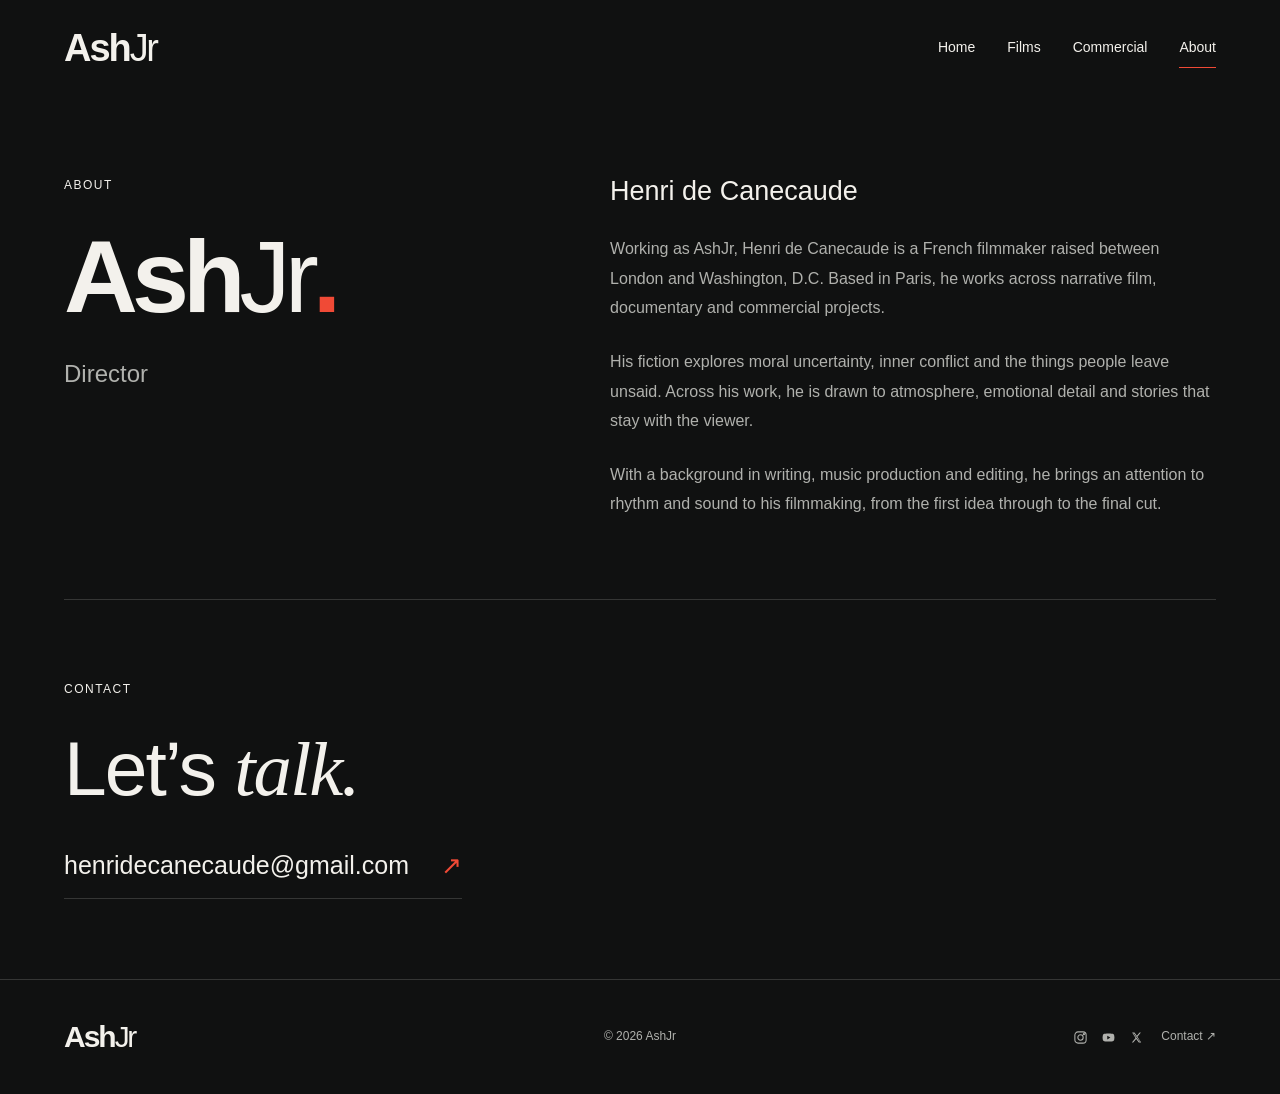
==== commit 65091265: "Lock footer social and contact row" ====
--- a/about.html
+++ b/about.html
@@ -1 +1 @@
-<!doctype html><html lang="en"><head><meta charset="utf-8"><meta name="viewport" content="width=device-width,initial-scale=1"><title>About — AshJr</title><meta name="description" content="AshJr: director working across narrative film, documentary and commercial projects."><meta name="theme-color" content="#101111"><link rel="icon" href="ashjr-icon.ico?v=3" sizes="any"><link rel="icon" href="ashjr-icon.svg?v=3" type="image/svg+xml"><link rel="stylesheet" href="style.css?v=6"><script src="site.js?v=4" defer></script></head><body id="top"><a class="skip" href="#main">Skip to content</a><header><a class="brand" aria-label="AshJr home" href="index.html">Ash<span>Jr</span></a><nav aria-label="Main navigation"><a href="index.html">Home</a><a href="films.html">Films</a><a href="commercial.html">Commercial</a><a href="about.html" aria-current="page">About</a></nav></header><main id="main"><section class="section about-page"><div><p class="eyebrow">ABOUT</p><h1 class="about-name">Ash<span>Jr</span><span class="red">.</span></h1><p class="intro">Director</p></div><div class="biography"><h2>Henri de Canecaude</h2><p>Working as AshJr, Henri de Canecaude is a French filmmaker raised between London and Washington, D.C. Based in Paris, he works across narrative film, documentary and commercial projects.</p><p>His fiction explores moral uncertainty, inner conflict and the things people leave unsaid. Across his work, he is drawn to atmosphere, emotional detail and stories that stay with the viewer.</p><p>With a background in writing, music production and editing, he brings an attention to rhythm and sound to his filmmaking, from the first idea through to the final cut.</p></div></section><section id="contact" class="contact section"><p class="eyebrow">CONTACT</p><h2>Let’s <em>talk.</em></h2><a class="contact-link" href="mailto:henridecanecaude@gmail.com">henridecanecaude@gmail.com <span aria-hidden="true">↗</span></a></section></main><footer><a class="brand" href="index.html">Ash<span>Jr</span></a><div class="footer-center"><p>© 2026 AshJr</p></div><div class="footer-right"><div class="social-links" aria-label="Social media"><a href="https://www.instagram.com/ash7jr/" target="_blank" rel="noopener noreferrer" aria-label="Instagram"><svg viewBox="0 0 24 24" aria-hidden="true"><rect x="3" y="3" width="18" height="18" rx="5"></rect><circle cx="12" cy="12" r="4.25"></circle><circle cx="17.4" cy="6.7" r="1"></circle></svg></a><a href="https://www.youtube.com/@Ash7jr" target="_blank" rel="noopener noreferrer" aria-label="YouTube"><svg viewBox="0 0 24 24" aria-hidden="true"><path d="M21 8.2a3 3 0 0 0-2.1-2.1C17 5.6 12 5.6 12 5.6s-5 0-6.9.5A3 3 0 0 0 3 8.2 31 31 0 0 0 2.5 12 31 31 0 0 0 3 15.8a3 3 0 0 0 2.1 2.1c1.9.5 6.9.5 6.9.5s5 0 6.9-.5a3 3 0 0 0 2.1-2.1 31 31 0 0 0 .5-3.8 31 31 0 0 0-.5-3.8Z"></path><path class="social-play" d="m10 9 5 3-5 3Z"></path></svg></a><a href="https://x.com/Ash7Jr?s=20" target="_blank" rel="noopener noreferrer" aria-label="X"><svg viewBox="0 0 24 24" aria-hidden="true"><path d="M5 4h3.8l3.7 5.1L16.9 4H19l-5.5 6.6L19.5 20h-3.8l-4.2-5.8L6.7 20H4.5l6-7.3L5 4Zm3 1.7h-1.1l9.7 12.6h1.1L8 5.7Z"></path></svg></a></div><a href="about.html#contact">Contact ↗</a></div></footer></body></html>+<!doctype html><html lang="en"><head><meta charset="utf-8"><meta name="viewport" content="width=device-width,initial-scale=1"><title>About — AshJr</title><meta name="description" content="AshJr: director working across narrative film, documentary and commercial projects."><meta name="theme-color" content="#101111"><link rel="icon" href="ashjr-icon.ico?v=3" sizes="any"><link rel="icon" href="ashjr-icon.svg?v=3" type="image/svg+xml"><link rel="stylesheet" href="style.css?v=7"><script src="site.js?v=4" defer></script></head><body id="top"><a class="skip" href="#main">Skip to content</a><header><a class="brand" aria-label="AshJr home" href="index.html">Ash<span>Jr</span></a><nav aria-label="Main navigation"><a href="index.html">Home</a><a href="films.html">Films</a><a href="commercial.html">Commercial</a><a href="about.html" aria-current="page">About</a></nav></header><main id="main"><section class="section about-page"><div><p class="eyebrow">ABOUT</p><h1 class="about-name">Ash<span>Jr</span><span class="red">.</span></h1><p class="intro">Director</p></div><div class="biography"><h2>Henri de Canecaude</h2><p>Working as AshJr, Henri de Canecaude is a French filmmaker raised between London and Washington, D.C. Based in Paris, he works across narrative film, documentary and commercial projects.</p><p>His fiction explores moral uncertainty, inner conflict and the things people leave unsaid. Across his work, he is drawn to atmosphere, emotional detail and stories that stay with the viewer.</p><p>With a background in writing, music production and editing, he brings an attention to rhythm and sound to his filmmaking, from the first idea through to the final cut.</p></div></section><section id="contact" class="contact section"><p class="eyebrow">CONTACT</p><h2>Let’s <em>talk.</em></h2><a class="contact-link" href="mailto:henridecanecaude@gmail.com">henridecanecaude@gmail.com <span aria-hidden="true">↗</span></a></section></main><footer><a class="brand" href="index.html">Ash<span>Jr</span></a><div class="footer-center"><p>© 2026 AshJr</p></div><div class="footer-right"><div class="social-links" aria-label="Social media"><a href="https://www.instagram.com/ash7jr/" target="_blank" rel="noopener noreferrer" aria-label="Instagram"><svg viewBox="0 0 24 24" aria-hidden="true"><rect x="3" y="3" width="18" height="18" rx="5"></rect><circle cx="12" cy="12" r="4.25"></circle><circle cx="17.4" cy="6.7" r="1"></circle></svg></a><a href="https://www.youtube.com/@Ash7jr" target="_blank" rel="noopener noreferrer" aria-label="YouTube"><svg viewBox="0 0 24 24" aria-hidden="true"><path d="M21 8.2a3 3 0 0 0-2.1-2.1C17 5.6 12 5.6 12 5.6s-5 0-6.9.5A3 3 0 0 0 3 8.2 31 31 0 0 0 2.5 12 31 31 0 0 0 3 15.8a3 3 0 0 0 2.1 2.1c1.9.5 6.9.5 6.9.5s5 0 6.9-.5a3 3 0 0 0 2.1-2.1 31 31 0 0 0 .5-3.8 31 31 0 0 0-.5-3.8Z"></path><path class="social-play" d="m10 9 5 3-5 3Z"></path></svg></a><a href="https://x.com/Ash7Jr?s=20" target="_blank" rel="noopener noreferrer" aria-label="X"><svg viewBox="0 0 24 24" aria-hidden="true"><path d="M5 4h3.8l3.7 5.1L16.9 4H19l-5.5 6.6L19.5 20h-3.8l-4.2-5.8L6.7 20H4.5l6-7.3L5 4Zm3 1.7h-1.1l9.7 12.6h1.1L8 5.7Z"></path></svg></a></div><a class="footer-contact" href="about.html#contact">Contact <span aria-hidden="true">↗</span></a></div></footer></body></html>
--- a/style.css
+++ b/style.css
@@ -1,4 +1,4 @@
-:root{color-scheme:dark;--bg:#101111;--text:#f3f1ec;--muted:#b0b1ad;--accent:#f04a36;--line:#353635;--frame:2048/982;--width:1180px}*{box-sizing:border-box}html{scroll-behavior:smooth;scroll-padding-top:32px}body{margin:0;background:var(--bg);color:var(--text);font:16px/1.65 Arial,Helvetica,sans-serif}a{color:inherit;text-decoration:none}button{font:inherit;color:inherit}a:hover{color:var(--accent)}a:focus-visible,button:focus-visible{outline:2px solid var(--accent);outline-offset:6px}img{max-width:100%}h1,h2,h3,p{margin:0}h1,h2,h3{font-weight:400;line-height:1.12}em{font-family:Georgia,serif;font-weight:400}.skip{position:absolute;top:-100px;left:20px;z-index:10;background:var(--bg);padding:12px}.skip:focus{top:12px}header,footer{padding:0 max(5%,calc((100vw - var(--width))/2));display:flex;align-items:center;justify-content:space-between;gap:28px}header{min-height:96px}.brand{display:inline-flex;align-items:baseline;white-space:nowrap;font-size:38px;font-weight:700;letter-spacing:-2px;line-height:1}.brand span{font-weight:300;letter-spacing:-2.5px}nav{display:flex;align-items:center;gap:32px}header nav{font-size:14px}header nav a{padding:8px 0;border-bottom:1px solid transparent}nav a[aria-current=page]{border-color:var(--accent)}.section,.page-intro,.film-list{width:min(90%,var(--width));margin-inline:auto}.section{padding-block:80px}.hero{position:relative;isolation:isolate;overflow:hidden;min-height:560px;height:min(76vh,800px);padding:32px max(5%,calc((100vw - var(--width))/2));display:flex;flex-direction:column;justify-content:space-between}.hero-image,.hero-shade{position:absolute;inset:0;width:100%;height:100%;z-index:-2}.hero-image{object-fit:cover;object-position:center}.hero-shade{z-index:-1;background:linear-gradient(90deg,#0006,transparent 90%),linear-gradient(0deg,#0008,transparent 60%)}.hero-top,.hero-bottom{display:flex;justify-content:space-between;gap:25px;font-size:12px;letter-spacing:1.5px}.hero-copy{padding-block:48px}.hero-copy>p,.eyebrow{font-size:12px;letter-spacing:1.5px}.hero h1{font-size:clamp(64px,7.5vw,108px);letter-spacing:-3px;line-height:1.02;margin:22px 0 30px}.text-link{display:inline-flex;gap:50px;align-items:center;border-bottom:1px solid #a3adaa;padding-bottom:10px;font-size:14px}.categories{display:grid;grid-template-columns:1fr 1fr;gap:32px}.category-image{aspect-ratio:var(--frame);background:#1a1c1b;overflow:hidden}.category-image img{display:block;width:100%;height:100%;object-fit:cover;transition:transform .3s}.category:hover img{transform:scale(1.025)}.category-label{display:flex;align-items:baseline;justify-content:space-between;gap:18px;padding-top:20px}.category-label h2{font:400 clamp(22px,2.2vw,30px)/1.25 Arial,Helvetica,sans-serif;letter-spacing:-.5px}.category-label>span{color:var(--accent);font-size:24px}.commercial-cover{border:1px solid #272a28}.page-intro{padding-block:64px 48px}.page-intro h1{font-size:clamp(52px,6vw,82px);letter-spacing:-2px;margin:20px 0 32px}.project-nav{gap:32px;flex-wrap:wrap;font-size:14px;color:var(--muted)}.red{color:var(--accent)}.film{padding:48px 0 64px;border-top:1px solid var(--line);scroll-margin-top:30px}.film-heading{display:flex;justify-content:space-between;align-items:start;gap:20px}.film-heading h2{font-size:clamp(32px,3.3vw,46px);letter-spacing:-1px;margin:16px 0 24px}.project-number{font-size:12px;color:var(--muted)}.film-details{display:grid;grid-template-columns:1.5fr 1fr;gap:48px;margin-bottom:28px;color:var(--muted)}.film-details>p{max-width:620px}.credits{font-size:13px;line-height:1.8}.credits p+p{margin-top:5px}.gallery{display:grid;grid-template-columns:1fr 1fr;gap:20px}.gallery:empty{display:none}.gallery a{display:block;aspect-ratio:var(--frame);overflow:hidden;cursor:zoom-in}.gallery img{width:100%;height:100%;display:block;object-fit:cover}.film-layout{display:grid;grid-template-columns:minmax(220px,1fr) minmax(0,2fr);gap:48px;align-items:start}.film-layout .film-heading h2{margin-bottom:24px}.film-layout .film-details{display:block;margin:0}.film-layout .credits{margin-top:24px}.film-layout+.gallery:not(:empty){margin-top:28px}.player{min-width:0;width:100%;max-width:800px}.video-poster{position:relative;display:block;width:100%;aspect-ratio:var(--frame);padding:0;border:0;overflow:hidden;background:#101111;cursor:pointer}.video-poster img{display:block;width:100%;height:100%;object-fit:cover}.video-poster img.youtube-thumbnail{object-fit:cover}.play-label{position:absolute;left:50%;top:50%;transform:translate(-50%,-50%);display:flex;align-items:center;justify-content:center;width:58px;height:58px;border:1px solid #ffffffa0;border-radius:50%;background:#10111199;font-size:20px;padding-left:3px}.video-poster:hover .play-label{background:#101111dd;border-color:var(--accent)}.player iframe{display:block;width:100%;aspect-ratio:16/9;border:0;background:#000}.watch-link{display:inline-block;margin-top:12px;font-size:12px;color:var(--muted)}.commercial-grid{padding-top:0;display:grid;grid-template-columns:1fr 1fr;gap:36px 28px;min-height:48vh;align-content:start}.commercial-slot{aspect-ratio:var(--frame);background:#1a1c1b;border:1px solid #272a28}.commercial-card>img{width:100%;aspect-ratio:var(--frame);object-fit:cover;display:block}.commercial-card h2{font-size:23px;margin:18px 0 6px}.commercial-card>p{font-size:14px;color:var(--muted)}.about-page{display:grid;grid-template-columns:1fr 1.3fr;gap:80px}.about-name{font-size:clamp(70px,8vw,115px);font-weight:700;letter-spacing:-6px;margin:24px 0 20px}.about-name>span:first-child{font-weight:300}.intro{font-size:24px;color:var(--muted)}.biography h2{font-size:27px;margin-bottom:28px}.biography p{color:var(--muted);line-height:1.85}.biography p+p{margin-top:24px}.contact{border-top:1px solid var(--line)}.contact h2{font-size:clamp(48px,6vw,80px);letter-spacing:-2px;margin:25px 0 32px}.contact-link{display:inline-flex;gap:32px;font-size:clamp(16px,2vw,25px);padding-bottom:12px;border-bottom:1px solid var(--line);overflow-wrap:anywhere;max-width:100%}.contact-link span{color:var(--accent)}footer{min-height:115px;border-top:1px solid var(--line);position:relative}footer .brand{font-size:30px}footer p,footer>a:last-child{font-size:12px;color:var(--muted)}.footer-center{display:flex;flex-direction:column;align-items:center;justify-content:center;gap:10px;text-align:center;position:absolute;left:50%;transform:translateX(-50%)}.social-links{display:flex;align-items:center;justify-content:center;gap:14px}.social-links a{display:inline-flex;align-items:center;justify-content:center;width:22px;height:22px;color:var(--muted);transition:color .2s ease,transform .2s ease}.social-links a:hover{color:var(--text);transform:translateY(-1px)}.social-links svg{width:17px;height:17px;display:block;fill:none;stroke:currentColor;stroke-width:1.65;stroke-linecap:round;stroke-linejoin:round}.social-links a:nth-child(2) svg,.social-links a:nth-child(3) svg{fill:currentColor;stroke:none}.social-links .social-play{fill:var(--bg)}.footer-center p{white-space:nowrap}.lightbox{width:min(94vw,1500px);max-width:none;max-height:94vh;padding:20px;border:1px solid var(--line);background:var(--bg);color:var(--text)}.lightbox::backdrop{background:#000e}.lightbox-toolbar,.lightbox-controls{display:flex;align-items:center;justify-content:space-between;gap:20px}.lightbox-toolbar{margin-bottom:18px}.lightbox-controls{margin-top:18px}.lightbox button{background:none;border:0;padding:8px;cursor:pointer;font-size:14px}.lightbox-image{display:block;width:100%;max-height:72vh;object-fit:contain}.lightbox-toolbar span{font-size:13px;color:var(--muted)}
+:root{color-scheme:dark;--bg:#101111;--text:#f3f1ec;--muted:#b0b1ad;--accent:#f04a36;--line:#353635;--frame:2048/982;--width:1180px}*{box-sizing:border-box}html{scroll-behavior:smooth;scroll-padding-top:32px}body{margin:0;background:var(--bg);color:var(--text);font:16px/1.65 Arial,Helvetica,sans-serif}a{color:inherit;text-decoration:none}button{font:inherit;color:inherit}a:hover{color:var(--accent)}a:focus-visible,button:focus-visible{outline:2px solid var(--accent);outline-offset:6px}img{max-width:100%}h1,h2,h3,p{margin:0}h1,h2,h3{font-weight:400;line-height:1.12}em{font-family:Georgia,serif;font-weight:400}.skip{position:absolute;top:-100px;left:20px;z-index:10;background:var(--bg);padding:12px}.skip:focus{top:12px}header,footer{padding:0 max(5%,calc((100vw - var(--width))/2));display:flex;align-items:center;justify-content:space-between;gap:28px}header{min-height:96px}.brand{display:inline-flex;align-items:baseline;white-space:nowrap;font-size:38px;font-weight:700;letter-spacing:-2px;line-height:1}.brand span{font-weight:300;letter-spacing:-2.5px}nav{display:flex;align-items:center;gap:32px}header nav{font-size:14px}header nav a{padding:8px 0;border-bottom:1px solid transparent}nav a[aria-current=page]{border-color:var(--accent)}.section,.page-intro,.film-list{width:min(90%,var(--width));margin-inline:auto}.section{padding-block:80px}.hero{position:relative;isolation:isolate;overflow:hidden;min-height:560px;height:min(76vh,800px);padding:32px max(5%,calc((100vw - var(--width))/2));display:flex;flex-direction:column;justify-content:space-between}.hero-image,.hero-shade{position:absolute;inset:0;width:100%;height:100%;z-index:-2}.hero-image{object-fit:cover;object-position:center}.hero-shade{z-index:-1;background:linear-gradient(90deg,#0006,transparent 90%),linear-gradient(0deg,#0008,transparent 60%)}.hero-top,.hero-bottom{display:flex;justify-content:space-between;gap:25px;font-size:12px;letter-spacing:1.5px}.hero-copy{padding-block:48px}.hero-copy>p,.eyebrow{font-size:12px;letter-spacing:1.5px}.hero h1{font-size:clamp(64px,7.5vw,108px);letter-spacing:-3px;line-height:1.02;margin:22px 0 30px}.text-link{display:inline-flex;gap:50px;align-items:center;border-bottom:1px solid #a3adaa;padding-bottom:10px;font-size:14px}.categories{display:grid;grid-template-columns:1fr 1fr;gap:32px}.category-image{aspect-ratio:var(--frame);background:#1a1c1b;overflow:hidden}.category-image img{display:block;width:100%;height:100%;object-fit:cover;transition:transform .3s}.category:hover img{transform:scale(1.025)}.category-label{display:flex;align-items:baseline;justify-content:space-between;gap:18px;padding-top:20px}.category-label h2{font:400 clamp(22px,2.2vw,30px)/1.25 Arial,Helvetica,sans-serif;letter-spacing:-.5px}.category-label>span{color:var(--accent);font-size:24px}.commercial-cover{border:1px solid #272a28}.page-intro{padding-block:64px 48px}.page-intro h1{font-size:clamp(52px,6vw,82px);letter-spacing:-2px;margin:20px 0 32px}.project-nav{gap:32px;flex-wrap:wrap;font-size:14px;color:var(--muted)}.red{color:var(--accent)}.film{padding:48px 0 64px;border-top:1px solid var(--line);scroll-margin-top:30px}.film-heading{display:flex;justify-content:space-between;align-items:start;gap:20px}.film-heading h2{font-size:clamp(32px,3.3vw,46px);letter-spacing:-1px;margin:16px 0 24px}.project-number{font-size:12px;color:var(--muted)}.film-details{display:grid;grid-template-columns:1.5fr 1fr;gap:48px;margin-bottom:28px;color:var(--muted)}.film-details>p{max-width:620px}.credits{font-size:13px;line-height:1.8}.credits p+p{margin-top:5px}.gallery{display:grid;grid-template-columns:1fr 1fr;gap:20px}.gallery:empty{display:none}.gallery a{display:block;aspect-ratio:var(--frame);overflow:hidden;cursor:zoom-in}.gallery img{width:100%;height:100%;display:block;object-fit:cover}.film-layout{display:grid;grid-template-columns:minmax(220px,1fr) minmax(0,2fr);gap:48px;align-items:start}.film-layout .film-heading h2{margin-bottom:24px}.film-layout .film-details{display:block;margin:0}.film-layout .credits{margin-top:24px}.film-layout+.gallery:not(:empty){margin-top:28px}.player{min-width:0;width:100%;max-width:800px}.video-poster{position:relative;display:block;width:100%;aspect-ratio:var(--frame);padding:0;border:0;overflow:hidden;background:#101111;cursor:pointer}.video-poster img{display:block;width:100%;height:100%;object-fit:cover}.video-poster img.youtube-thumbnail{object-fit:cover}.play-label{position:absolute;left:50%;top:50%;transform:translate(-50%,-50%);display:flex;align-items:center;justify-content:center;width:58px;height:58px;border:1px solid #ffffffa0;border-radius:50%;background:#10111199;font-size:20px;padding-left:3px}.video-poster:hover .play-label{background:#101111dd;border-color:var(--accent)}.player iframe{display:block;width:100%;aspect-ratio:16/9;border:0;background:#000}.watch-link{display:inline-block;margin-top:12px;font-size:12px;color:var(--muted)}.commercial-grid{padding-top:0;display:grid;grid-template-columns:1fr 1fr;gap:36px 28px;min-height:48vh;align-content:start}.commercial-slot{aspect-ratio:var(--frame);background:#1a1c1b;border:1px solid #272a28}.commercial-card>img{width:100%;aspect-ratio:var(--frame);object-fit:cover;display:block}.commercial-card h2{font-size:23px;margin:18px 0 6px}.commercial-card>p{font-size:14px;color:var(--muted)}.about-page{display:grid;grid-template-columns:1fr 1.3fr;gap:80px}.about-name{font-size:clamp(70px,8vw,115px);font-weight:700;letter-spacing:-6px;margin:24px 0 20px}.about-name>span:first-child{font-weight:300}.intro{font-size:24px;color:var(--muted)}.biography h2{font-size:27px;margin-bottom:28px}.biography p{color:var(--muted);line-height:1.85}.biography p+p{margin-top:24px}.contact{border-top:1px solid var(--line)}.contact h2{font-size:clamp(48px,6vw,80px);letter-spacing:-2px;margin:25px 0 32px}.contact-link{display:inline-flex;gap:32px;font-size:clamp(16px,2vw,25px);padding-bottom:12px;border-bottom:1px solid var(--line);overflow-wrap:anywhere;max-width:100%}.contact-link span{color:var(--accent)}footer{min-height:115px;border-top:1px solid var(--line);position:relative}footer .brand{font-size:30px}footer p{font-size:12px;color:var(--muted)}.footer-center{position:absolute;left:50%;transform:translateX(-50%);text-align:center}.social-links{display:flex;align-items:center;justify-content:center;gap:10px}.social-links a{display:inline-flex;align-items:center;justify-content:center;width:18px;height:18px;color:var(--muted);transition:color .2s ease,transform .2s ease}.social-links a:hover{color:var(--text);transform:translateY(-1px)}.social-links svg{width:15px;height:15px;display:block;fill:none;stroke:currentColor;stroke-width:1.65;stroke-linecap:round;stroke-linejoin:round}.social-links a:nth-child(2) svg,.social-links a:nth-child(3) svg{fill:currentColor;stroke:none}.social-links .social-play{fill:var(--bg)}.footer-center p{white-space:nowrap}.footer-right{display:flex;align-items:center;gap:16px;margin-left:auto}.footer-right>a{font-size:12px;color:var(--muted)}.lightbox{width:min(94vw,1500px);max-width:none;max-height:94vh;padding:20px;border:1px solid var(--line);background:var(--bg);color:var(--text)}.lightbox::backdrop{background:#000e}.lightbox-toolbar,.lightbox-controls{display:flex;align-items:center;justify-content:space-between;gap:20px}.lightbox-toolbar{margin-bottom:18px}.lightbox-controls{margin-top:18px}.lightbox button{background:none;border:0;padding:8px;cursor:pointer;font-size:14px}.lightbox-image{display:block;width:100%;max-height:72vh;object-fit:contain}.lightbox-toolbar span{font-size:13px;color:var(--muted)}
 @media(max-width:760px){header{padding-block:22px;min-height:90px;gap:20px}.brand{font-size:32px}header nav{gap:18px;font-size:13px}.hero{height:70svh;min-height:500px;padding-block:24px}.hero-top span:last-child{display:none}.hero-top,.hero-bottom{font-size:10px}.hero-copy>p{font-size:11px;letter-spacing:1px}.hero h1{font-size:64px}.section{padding-block:48px}.categories{gap:24px}.category-label h2{font-size:21px}.page-intro{padding-block:42px 32px}.page-intro h1{margin:18px 0 24px}.project-nav{gap:24px}.film{padding-block:36px 48px}.film-details{grid-template-columns:1fr;gap:18px}.film-layout{grid-template-columns:1fr;gap:26px}.film-layout .film-details>p{max-width:600px}.film-layout .credits{margin-top:16px}.gallery{gap:14px}.about-page{grid-template-columns:1fr;gap:36px}.about-name{font-size:90px}.commercial-grid{gap:28px 18px}.lightbox{padding:12px}footer{padding-block:28px;gap:22px}.contact-link{gap:15px}}
-@media(max-width:480px){footer{position:relative;flex-wrap:wrap;justify-content:space-between}.footer-center{position:static;transform:none;order:3;width:100%;margin-top:4px}header{flex-wrap:wrap;justify-content:center;padding-block:20px;gap:18px}header nav{width:100%;justify-content:space-between;gap:12px}.hero{min-height:460px;height:65svh}.hero h1{font-size:58px}.categories,.commercial-grid{grid-template-columns:1fr}.gallery{grid-template-columns:1fr}.category-label{padding-top:14px}.category-label h2{font-size:24px}.hero-bottom{letter-spacing:.7px}.project-nav{gap:22px;font-size:13px}.contact-link{font-size:15px}}
+@media(max-width:480px){footer{position:relative;flex-wrap:wrap;justify-content:space-between}.footer-center{position:static;transform:none;order:3;width:100%;margin-top:10px}.footer-right{margin-left:0;gap:12px}header{flex-wrap:wrap;justify-content:center;padding-block:20px;gap:18px}header nav{width:100%;justify-content:space-between;gap:12px}.hero{min-height:460px;height:65svh}.hero h1{font-size:58px}.categories,.commercial-grid{grid-template-columns:1fr}.gallery{grid-template-columns:1fr}.category-label{padding-top:14px}.category-label h2{font-size:24px}.hero-bottom{letter-spacing:.7px}.project-nav{gap:22px;font-size:13px}.contact-link{font-size:15px}}
 @media(prefers-reduced-motion:reduce){html{scroll-behavior:auto}.category-image img{transition:none}}
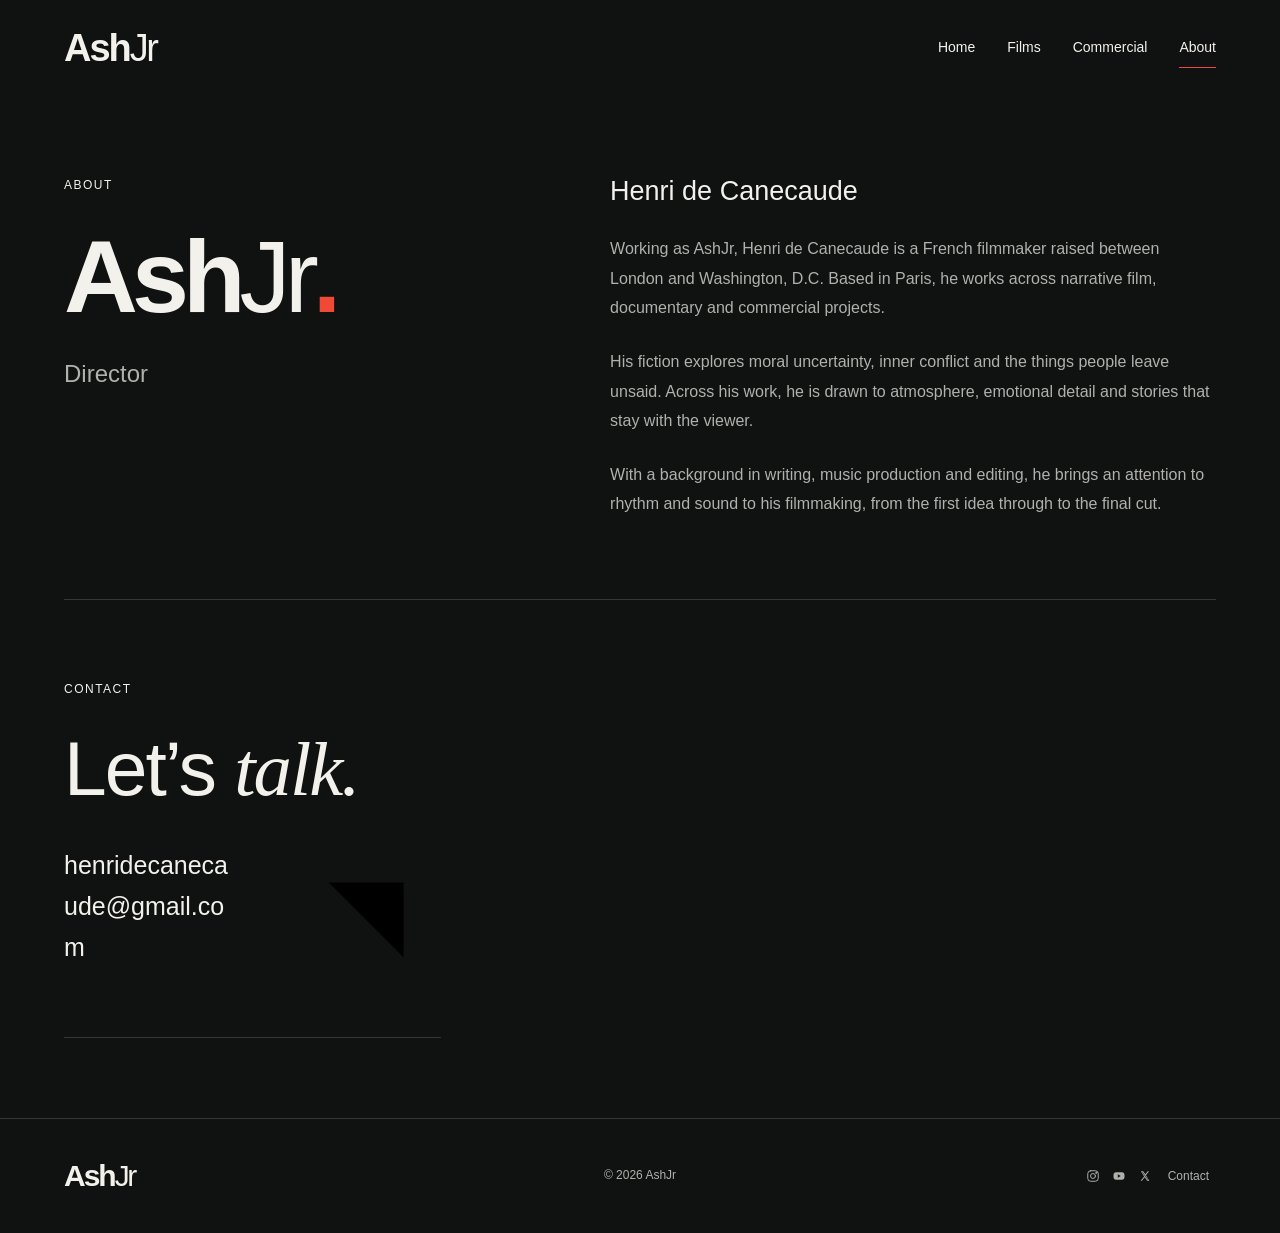
==== commit d1c29105: "Refine typography and replace text arrows" ====
--- a/about.html
+++ b/about.html
@@ -1 +1 @@
-<!doctype html><html lang="en"><head><meta charset="utf-8"><meta name="viewport" content="width=device-width,initial-scale=1"><title>About — AshJr</title><meta name="description" content="AshJr: director working across narrative film, documentary and commercial projects."><meta name="theme-color" content="#101111"><link rel="icon" href="ashjr-icon.ico?v=3" sizes="any"><link rel="icon" href="ashjr-icon.svg?v=3" type="image/svg+xml"><link rel="stylesheet" href="style.css?v=7"><script src="site.js?v=4" defer></script></head><body id="top"><a class="skip" href="#main">Skip to content</a><header><a class="brand" aria-label="AshJr home" href="index.html">Ash<span>Jr</span></a><nav aria-label="Main navigation"><a href="index.html">Home</a><a href="films.html">Films</a><a href="commercial.html">Commercial</a><a href="about.html" aria-current="page">About</a></nav></header><main id="main"><section class="section about-page"><div><p class="eyebrow">ABOUT</p><h1 class="about-name">Ash<span>Jr</span><span class="red">.</span></h1><p class="intro">Director</p></div><div class="biography"><h2>Henri de Canecaude</h2><p>Working as AshJr, Henri de Canecaude is a French filmmaker raised between London and Washington, D.C. Based in Paris, he works across narrative film, documentary and commercial projects.</p><p>His fiction explores moral uncertainty, inner conflict and the things people leave unsaid. Across his work, he is drawn to atmosphere, emotional detail and stories that stay with the viewer.</p><p>With a background in writing, music production and editing, he brings an attention to rhythm and sound to his filmmaking, from the first idea through to the final cut.</p></div></section><section id="contact" class="contact section"><p class="eyebrow">CONTACT</p><h2>Let’s <em>talk.</em></h2><a class="contact-link" href="mailto:henridecanecaude@gmail.com">henridecanecaude@gmail.com <span aria-hidden="true">↗</span></a></section></main><footer><a class="brand" href="index.html">Ash<span>Jr</span></a><div class="footer-center"><p>© 2026 AshJr</p></div><div class="footer-right"><div class="social-links" aria-label="Social media"><a href="https://www.instagram.com/ash7jr/" target="_blank" rel="noopener noreferrer" aria-label="Instagram"><svg viewBox="0 0 24 24" aria-hidden="true"><rect x="3" y="3" width="18" height="18" rx="5"></rect><circle cx="12" cy="12" r="4.25"></circle><circle cx="17.4" cy="6.7" r="1"></circle></svg></a><a href="https://www.youtube.com/@Ash7jr" target="_blank" rel="noopener noreferrer" aria-label="YouTube"><svg viewBox="0 0 24 24" aria-hidden="true"><path d="M21 8.2a3 3 0 0 0-2.1-2.1C17 5.6 12 5.6 12 5.6s-5 0-6.9.5A3 3 0 0 0 3 8.2 31 31 0 0 0 2.5 12 31 31 0 0 0 3 15.8a3 3 0 0 0 2.1 2.1c1.9.5 6.9.5 6.9.5s5 0 6.9-.5a3 3 0 0 0 2.1-2.1 31 31 0 0 0 .5-3.8 31 31 0 0 0-.5-3.8Z"></path><path class="social-play" d="m10 9 5 3-5 3Z"></path></svg></a><a href="https://x.com/Ash7Jr?s=20" target="_blank" rel="noopener noreferrer" aria-label="X"><svg viewBox="0 0 24 24" aria-hidden="true"><path d="M5 4h3.8l3.7 5.1L16.9 4H19l-5.5 6.6L19.5 20h-3.8l-4.2-5.8L6.7 20H4.5l6-7.3L5 4Zm3 1.7h-1.1l9.7 12.6h1.1L8 5.7Z"></path></svg></a></div><a class="footer-contact" href="about.html#contact">Contact <span aria-hidden="true">↗</span></a></div></footer></body></html>+<!doctype html><html lang="en"><head><meta charset="utf-8"><meta name="viewport" content="width=device-width,initial-scale=1"><title>About — AshJr</title><meta name="description" content="AshJr: director working across narrative film, documentary and commercial projects."><meta name="theme-color" content="#101111"><link rel="icon" href="ashjr-icon.ico?v=3" sizes="any"><link rel="icon" href="ashjr-icon.svg?v=3" type="image/svg+xml"><link rel="preconnect" href="https://fonts.googleapis.com"><link rel="preconnect" href="https://fonts.gstatic.com" crossorigin><link href="https://fonts.googleapis.com/css2?family=Cormorant+Garamond:ital,wght@0,500;1,500&family=Manrope:wght@400;500;600;700&display=swap" rel="stylesheet"><link rel="stylesheet" href="style.css?v=9"><script src="site.js?v=5" defer></script></head><body id="top"><a class="skip" href="#main">Skip to content</a><header><a class="brand" aria-label="AshJr home" href="index.html">Ash<span>Jr</span></a><nav aria-label="Main navigation"><a href="index.html">Home</a><a href="films.html">Films</a><a href="commercial.html">Commercial</a><a href="about.html" aria-current="page">About</a></nav></header><main id="main"><section class="section about-page"><div><p class="eyebrow">ABOUT</p><h1 class="about-name">Ash<span>Jr</span><span class="red">.</span></h1><p class="intro">Director</p></div><div class="biography"><h2>Henri de Canecaude</h2><p>Working as AshJr, Henri de Canecaude is a French filmmaker raised between London and Washington, D.C. Based in Paris, he works across narrative film, documentary and commercial projects.</p><p>His fiction explores moral uncertainty, inner conflict and the things people leave unsaid. Across his work, he is drawn to atmosphere, emotional detail and stories that stay with the viewer.</p><p>With a background in writing, music production and editing, he brings an attention to rhythm and sound to his filmmaking, from the first idea through to the final cut.</p></div></section><section id="contact" class="contact section"><p class="eyebrow">CONTACT</p><h2>Let’s <em>talk.</em></h2><a class="contact-link" href="mailto:henridecanecaude@gmail.com">henridecanecaude@gmail.com <svg class="icon-arrow" viewBox="0 0 24 24" aria-hidden="true"><path d="M5 19 19 5M9 5h10v10"/></svg></a></section></main><footer><a class="brand" href="index.html">Ash<span>Jr</span></a><div class="footer-center"><p>© 2026 AshJr</p></div><div class="footer-right"><div class="social-links" aria-label="Social media"><a href="https://www.instagram.com/ash7jr/" target="_blank" rel="noopener noreferrer" aria-label="Instagram"><svg viewBox="0 0 24 24" aria-hidden="true"><rect x="3" y="3" width="18" height="18" rx="5"></rect><circle cx="12" cy="12" r="4.25"></circle><circle cx="17.4" cy="6.7" r="1"></circle></svg></a><a href="https://www.youtube.com/@Ash7jr" target="_blank" rel="noopener noreferrer" aria-label="YouTube"><svg viewBox="0 0 24 24" aria-hidden="true"><path d="M21 8.2a3 3 0 0 0-2.1-2.1C17 5.6 12 5.6 12 5.6s-5 0-6.9.5A3 3 0 0 0 3 8.2 31 31 0 0 0 2.5 12 31 31 0 0 0 3 15.8a3 3 0 0 0 2.1 2.1c1.9.5 6.9.5 6.9.5s5 0 6.9-.5a3 3 0 0 0 2.1-2.1 31 31 0 0 0 .5-3.8 31 31 0 0 0-.5-3.8Z"></path><path class="social-play" d="m10 9 5 3-5 3Z"></path></svg></a><a href="https://x.com/Ash7Jr?s=20" target="_blank" rel="noopener noreferrer" aria-label="X"><svg viewBox="0 0 24 24" aria-hidden="true"><path d="M5 4h3.8l3.7 5.1L16.9 4H19l-5.5 6.6L19.5 20h-3.8l-4.2-5.8L6.7 20H4.5l6-7.3L5 4Zm3 1.7h-1.1l9.7 12.6h1.1L8 5.7Z"></path></svg></a></div><a class="footer-contact" href="about.html#contact">Contact <svg class="icon-arrow" viewBox="0 0 24 24" aria-hidden="true"><path d="M5 19 19 5M9 5h10v10"/></svg></a></div></footer></body></html>
--- a/style.css
+++ b/style.css
@@ -1,4 +1,4 @@
-:root{color-scheme:dark;--bg:#101111;--text:#f3f1ec;--muted:#b0b1ad;--accent:#f04a36;--line:#353635;--frame:2048/982;--width:1180px}*{box-sizing:border-box}html{scroll-behavior:smooth;scroll-padding-top:32px}body{margin:0;background:var(--bg);color:var(--text);font:16px/1.65 Arial,Helvetica,sans-serif}a{color:inherit;text-decoration:none}button{font:inherit;color:inherit}a:hover{color:var(--accent)}a:focus-visible,button:focus-visible{outline:2px solid var(--accent);outline-offset:6px}img{max-width:100%}h1,h2,h3,p{margin:0}h1,h2,h3{font-weight:400;line-height:1.12}em{font-family:Georgia,serif;font-weight:400}.skip{position:absolute;top:-100px;left:20px;z-index:10;background:var(--bg);padding:12px}.skip:focus{top:12px}header,footer{padding:0 max(5%,calc((100vw - var(--width))/2));display:flex;align-items:center;justify-content:space-between;gap:28px}header{min-height:96px}.brand{display:inline-flex;align-items:baseline;white-space:nowrap;font-size:38px;font-weight:700;letter-spacing:-2px;line-height:1}.brand span{font-weight:300;letter-spacing:-2.5px}nav{display:flex;align-items:center;gap:32px}header nav{font-size:14px}header nav a{padding:8px 0;border-bottom:1px solid transparent}nav a[aria-current=page]{border-color:var(--accent)}.section,.page-intro,.film-list{width:min(90%,var(--width));margin-inline:auto}.section{padding-block:80px}.hero{position:relative;isolation:isolate;overflow:hidden;min-height:560px;height:min(76vh,800px);padding:32px max(5%,calc((100vw - var(--width))/2));display:flex;flex-direction:column;justify-content:space-between}.hero-image,.hero-shade{position:absolute;inset:0;width:100%;height:100%;z-index:-2}.hero-image{object-fit:cover;object-position:center}.hero-shade{z-index:-1;background:linear-gradient(90deg,#0006,transparent 90%),linear-gradient(0deg,#0008,transparent 60%)}.hero-top,.hero-bottom{display:flex;justify-content:space-between;gap:25px;font-size:12px;letter-spacing:1.5px}.hero-copy{padding-block:48px}.hero-copy>p,.eyebrow{font-size:12px;letter-spacing:1.5px}.hero h1{font-size:clamp(64px,7.5vw,108px);letter-spacing:-3px;line-height:1.02;margin:22px 0 30px}.text-link{display:inline-flex;gap:50px;align-items:center;border-bottom:1px solid #a3adaa;padding-bottom:10px;font-size:14px}.categories{display:grid;grid-template-columns:1fr 1fr;gap:32px}.category-image{aspect-ratio:var(--frame);background:#1a1c1b;overflow:hidden}.category-image img{display:block;width:100%;height:100%;object-fit:cover;transition:transform .3s}.category:hover img{transform:scale(1.025)}.category-label{display:flex;align-items:baseline;justify-content:space-between;gap:18px;padding-top:20px}.category-label h2{font:400 clamp(22px,2.2vw,30px)/1.25 Arial,Helvetica,sans-serif;letter-spacing:-.5px}.category-label>span{color:var(--accent);font-size:24px}.commercial-cover{border:1px solid #272a28}.page-intro{padding-block:64px 48px}.page-intro h1{font-size:clamp(52px,6vw,82px);letter-spacing:-2px;margin:20px 0 32px}.project-nav{gap:32px;flex-wrap:wrap;font-size:14px;color:var(--muted)}.red{color:var(--accent)}.film{padding:48px 0 64px;border-top:1px solid var(--line);scroll-margin-top:30px}.film-heading{display:flex;justify-content:space-between;align-items:start;gap:20px}.film-heading h2{font-size:clamp(32px,3.3vw,46px);letter-spacing:-1px;margin:16px 0 24px}.project-number{font-size:12px;color:var(--muted)}.film-details{display:grid;grid-template-columns:1.5fr 1fr;gap:48px;margin-bottom:28px;color:var(--muted)}.film-details>p{max-width:620px}.credits{font-size:13px;line-height:1.8}.credits p+p{margin-top:5px}.gallery{display:grid;grid-template-columns:1fr 1fr;gap:20px}.gallery:empty{display:none}.gallery a{display:block;aspect-ratio:var(--frame);overflow:hidden;cursor:zoom-in}.gallery img{width:100%;height:100%;display:block;object-fit:cover}.film-layout{display:grid;grid-template-columns:minmax(220px,1fr) minmax(0,2fr);gap:48px;align-items:start}.film-layout .film-heading h2{margin-bottom:24px}.film-layout .film-details{display:block;margin:0}.film-layout .credits{margin-top:24px}.film-layout+.gallery:not(:empty){margin-top:28px}.player{min-width:0;width:100%;max-width:800px}.video-poster{position:relative;display:block;width:100%;aspect-ratio:var(--frame);padding:0;border:0;overflow:hidden;background:#101111;cursor:pointer}.video-poster img{display:block;width:100%;height:100%;object-fit:cover}.video-poster img.youtube-thumbnail{object-fit:cover}.play-label{position:absolute;left:50%;top:50%;transform:translate(-50%,-50%);display:flex;align-items:center;justify-content:center;width:58px;height:58px;border:1px solid #ffffffa0;border-radius:50%;background:#10111199;font-size:20px;padding-left:3px}.video-poster:hover .play-label{background:#101111dd;border-color:var(--accent)}.player iframe{display:block;width:100%;aspect-ratio:16/9;border:0;background:#000}.watch-link{display:inline-block;margin-top:12px;font-size:12px;color:var(--muted)}.commercial-grid{padding-top:0;display:grid;grid-template-columns:1fr 1fr;gap:36px 28px;min-height:48vh;align-content:start}.commercial-slot{aspect-ratio:var(--frame);background:#1a1c1b;border:1px solid #272a28}.commercial-card>img{width:100%;aspect-ratio:var(--frame);object-fit:cover;display:block}.commercial-card h2{font-size:23px;margin:18px 0 6px}.commercial-card>p{font-size:14px;color:var(--muted)}.about-page{display:grid;grid-template-columns:1fr 1.3fr;gap:80px}.about-name{font-size:clamp(70px,8vw,115px);font-weight:700;letter-spacing:-6px;margin:24px 0 20px}.about-name>span:first-child{font-weight:300}.intro{font-size:24px;color:var(--muted)}.biography h2{font-size:27px;margin-bottom:28px}.biography p{color:var(--muted);line-height:1.85}.biography p+p{margin-top:24px}.contact{border-top:1px solid var(--line)}.contact h2{font-size:clamp(48px,6vw,80px);letter-spacing:-2px;margin:25px 0 32px}.contact-link{display:inline-flex;gap:32px;font-size:clamp(16px,2vw,25px);padding-bottom:12px;border-bottom:1px solid var(--line);overflow-wrap:anywhere;max-width:100%}.contact-link span{color:var(--accent)}footer{min-height:115px;border-top:1px solid var(--line);position:relative}footer .brand{font-size:30px}footer p{font-size:12px;color:var(--muted)}.footer-center{position:absolute;left:50%;transform:translateX(-50%);text-align:center}.social-links{display:flex;align-items:center;justify-content:center;gap:10px}.social-links a{display:inline-flex;align-items:center;justify-content:center;width:18px;height:18px;color:var(--muted);transition:color .2s ease,transform .2s ease}.social-links a:hover{color:var(--text);transform:translateY(-1px)}.social-links svg{width:15px;height:15px;display:block;fill:none;stroke:currentColor;stroke-width:1.65;stroke-linecap:round;stroke-linejoin:round}.social-links a:nth-child(2) svg,.social-links a:nth-child(3) svg{fill:currentColor;stroke:none}.social-links .social-play{fill:var(--bg)}.footer-center p{white-space:nowrap}.footer-right{display:flex;align-items:center;gap:16px;margin-left:auto}.footer-right>a{font-size:12px;color:var(--muted)}.lightbox{width:min(94vw,1500px);max-width:none;max-height:94vh;padding:20px;border:1px solid var(--line);background:var(--bg);color:var(--text)}.lightbox::backdrop{background:#000e}.lightbox-toolbar,.lightbox-controls{display:flex;align-items:center;justify-content:space-between;gap:20px}.lightbox-toolbar{margin-bottom:18px}.lightbox-controls{margin-top:18px}.lightbox button{background:none;border:0;padding:8px;cursor:pointer;font-size:14px}.lightbox-image{display:block;width:100%;max-height:72vh;object-fit:contain}.lightbox-toolbar span{font-size:13px;color:var(--muted)}
-@media(max-width:760px){header{padding-block:22px;min-height:90px;gap:20px}.brand{font-size:32px}header nav{gap:18px;font-size:13px}.hero{height:70svh;min-height:500px;padding-block:24px}.hero-top span:last-child{display:none}.hero-top,.hero-bottom{font-size:10px}.hero-copy>p{font-size:11px;letter-spacing:1px}.hero h1{font-size:64px}.section{padding-block:48px}.categories{gap:24px}.category-label h2{font-size:21px}.page-intro{padding-block:42px 32px}.page-intro h1{margin:18px 0 24px}.project-nav{gap:24px}.film{padding-block:36px 48px}.film-details{grid-template-columns:1fr;gap:18px}.film-layout{grid-template-columns:1fr;gap:26px}.film-layout .film-details>p{max-width:600px}.film-layout .credits{margin-top:16px}.gallery{gap:14px}.about-page{grid-template-columns:1fr;gap:36px}.about-name{font-size:90px}.commercial-grid{gap:28px 18px}.lightbox{padding:12px}footer{padding-block:28px;gap:22px}.contact-link{gap:15px}}
-@media(max-width:480px){footer{position:relative;flex-wrap:wrap;justify-content:space-between}.footer-center{position:static;transform:none;order:3;width:100%;margin-top:10px}.footer-right{margin-left:0;gap:12px}header{flex-wrap:wrap;justify-content:center;padding-block:20px;gap:18px}header nav{width:100%;justify-content:space-between;gap:12px}.hero{min-height:460px;height:65svh}.hero h1{font-size:58px}.categories,.commercial-grid{grid-template-columns:1fr}.gallery{grid-template-columns:1fr}.category-label{padding-top:14px}.category-label h2{font-size:24px}.hero-bottom{letter-spacing:.7px}.project-nav{gap:22px;font-size:13px}.contact-link{font-size:15px}}
+:root{color-scheme:dark;--bg:#101111;--text:#f3f1ec;--muted:#b0b1ad;--accent:#f04a36;--line:#353635;--frame:2048/982;--width:1180px}*{box-sizing:border-box}html{scroll-behavior:smooth;scroll-padding-top:32px}body{margin:0;background:var(--bg);color:var(--text);font:16px/1.65 Arial,Helvetica,sans-serif}a{color:inherit;text-decoration:none}button{font:inherit;color:inherit}a:hover{color:var(--accent)}a:focus-visible,button:focus-visible{outline:2px solid var(--accent);outline-offset:6px}img{max-width:100%}h1,h2,h3,p{margin:0}h1,h2,h3{font-weight:400;line-height:1.12}em{font-family:Georgia,serif;font-weight:400}.skip{position:absolute;top:-100px;left:20px;z-index:10;background:var(--bg);padding:12px}.skip:focus{top:12px}header,footer{padding:0 max(5%,calc((100vw - var(--width))/2));display:flex;align-items:center;justify-content:space-between;gap:28px}header{min-height:96px}.brand{display:inline-flex;align-items:baseline;white-space:nowrap;font-size:38px;font-weight:700;letter-spacing:-2px;line-height:1}.brand span{font-weight:300;letter-spacing:-2.5px}nav{display:flex;align-items:center;gap:32px}header nav{font-size:14px}header nav a{padding:8px 0;border-bottom:1px solid transparent}nav a[aria-current=page]{border-color:var(--accent)}.section,.page-intro,.film-list{width:min(90%,var(--width));margin-inline:auto}.section{padding-block:80px}.hero{position:relative;isolation:isolate;overflow:hidden;min-height:560px;height:min(76vh,800px);padding:32px max(5%,calc((100vw - var(--width))/2));display:flex;flex-direction:column;justify-content:space-between}.hero-image,.hero-shade{position:absolute;inset:0;width:100%;height:100%;z-index:-2}.hero-image{object-fit:cover;object-position:center}.hero-shade{z-index:-1;background:linear-gradient(90deg,#0006,transparent 90%),linear-gradient(0deg,#0008,transparent 60%)}.hero-top{display:flex;justify-content:flex-end;gap:25px;font-size:12px;letter-spacing:1.5px}.hero-copy{padding-block:48px}.hero-copy>p,.eyebrow{font-size:12px;letter-spacing:1.5px}.hero h1{font-size:clamp(64px,7.5vw,108px);letter-spacing:-3px;line-height:1.02;margin:22px 0 30px}.text-link{display:inline-flex;gap:50px;align-items:center;border-bottom:1px solid #a3adaa;padding-bottom:10px;font-size:14px}.projects{padding-top:72px}.section-title{font-size:clamp(30px,3vw,42px);letter-spacing:-1px;margin-bottom:34px}.categories{display:grid;grid-template-columns:1fr 1fr;gap:32px}.category-image{aspect-ratio:var(--frame);background:#1a1c1b;overflow:hidden}.category-image img{display:block;width:100%;height:100%;object-fit:cover;transition:transform .3s}.category:hover img{transform:scale(1.025)}.category-label{display:flex;align-items:baseline;justify-content:space-between;gap:18px;padding-top:20px}.category-label h2{font:400 clamp(22px,2.2vw,30px)/1.25 Arial,Helvetica,sans-serif;letter-spacing:-.5px}.category-label>span{color:var(--accent);font-size:24px}.commercial-cover{border:1px solid #272a28}.page-intro{padding-block:64px 48px}.page-intro h1{font-size:clamp(52px,6vw,82px);letter-spacing:-2px;margin:20px 0 32px}.project-nav{gap:32px;flex-wrap:wrap;font-size:14px;color:var(--muted)}.red{color:var(--accent)}.film{padding:48px 0 64px;border-top:1px solid var(--line);scroll-margin-top:30px}.film-heading{display:flex;justify-content:space-between;align-items:start;gap:20px}.film-heading h2{font-size:clamp(32px,3.3vw,46px);letter-spacing:-1px;margin:16px 0 24px}.project-number{font-size:12px;color:var(--muted)}.film-details{display:grid;grid-template-columns:1.5fr 1fr;gap:48px;margin-bottom:28px;color:var(--muted)}.film-details>p{max-width:620px}.credits{font-size:13px;line-height:1.8}.credits p+p{margin-top:5px}.gallery{display:grid;grid-template-columns:1fr 1fr;gap:20px}.gallery:empty{display:none}.gallery a{display:block;aspect-ratio:var(--frame);overflow:hidden;cursor:zoom-in}.gallery img{width:100%;height:100%;display:block;object-fit:cover}.film-layout{display:grid;grid-template-columns:minmax(220px,1fr) minmax(0,2fr);gap:48px;align-items:start}.film-layout .film-heading h2{margin-bottom:24px}.film-layout .film-details{display:block;margin:0}.film-layout .credits{margin-top:24px}.film-layout+.gallery:not(:empty){margin-top:28px}.player{min-width:0;width:100%;max-width:800px}.video-poster{position:relative;display:block;width:100%;aspect-ratio:var(--frame);padding:0;border:0;overflow:hidden;background:#101111;cursor:pointer}.video-poster img{display:block;width:100%;height:100%;object-fit:cover}.video-poster img.youtube-thumbnail{object-fit:cover}.play-label{position:absolute;left:50%;top:50%;transform:translate(-50%,-50%);display:flex;align-items:center;justify-content:center;width:58px;height:58px;border:1px solid #ffffffa0;border-radius:50%;background:#10111199;font-size:20px;padding-left:3px}.video-poster:hover .play-label{background:#101111dd;border-color:var(--accent)}.player iframe{display:block;width:100%;aspect-ratio:16/9;border:0;background:#000}.watch-link{display:inline-block;margin-top:12px;font-size:12px;color:var(--muted)}.commercial-grid{padding-top:0;display:grid;grid-template-columns:1fr 1fr;gap:36px 28px;min-height:48vh;align-content:start}.commercial-slot{aspect-ratio:var(--frame);background:#1a1c1b;border:1px solid #272a28}.commercial-card>img{width:100%;aspect-ratio:var(--frame);object-fit:cover;display:block}.commercial-card h2{font-size:23px;margin:18px 0 6px}.commercial-card>p{font-size:14px;color:var(--muted)}.about-page{display:grid;grid-template-columns:1fr 1.3fr;gap:80px}.about-name{font-size:clamp(70px,8vw,115px);font-weight:700;letter-spacing:-6px;margin:24px 0 20px}.about-name>span:first-child{font-weight:300}.intro{font-size:24px;color:var(--muted)}.biography h2{font-size:27px;margin-bottom:28px}.biography p{color:var(--muted);line-height:1.85}.biography p+p{margin-top:24px}.contact{border-top:1px solid var(--line)}.contact h2{font-size:clamp(48px,6vw,80px);letter-spacing:-2px;margin:25px 0 32px}.contact-link{display:inline-flex;gap:32px;font-size:clamp(16px,2vw,25px);padding-bottom:12px;border-bottom:1px solid var(--line);overflow-wrap:anywhere;max-width:100%}.contact-link span{color:var(--accent)}footer{min-height:115px;border-top:1px solid var(--line);position:relative}footer .brand{font-size:30px}footer p{font-size:12px;color:var(--muted)}.footer-center{position:absolute;left:50%;transform:translateX(-50%);text-align:center}.social-links{display:flex;align-items:center;justify-content:center;gap:9px;flex:0 0 auto}.social-links a{display:inline-flex;align-items:center;justify-content:center;width:17px;height:17px;flex:0 0 17px;color:var(--muted);transition:color .2s ease,transform .2s ease}.social-links a:hover{color:var(--text);transform:translateY(-1px)}.social-links svg{width:14px;height:14px;display:block;fill:none;stroke:currentColor;stroke-width:1.65;stroke-linecap:round;stroke-linejoin:round}.social-links a:nth-child(2) svg,.social-links a:nth-child(3) svg{fill:currentColor;stroke:none}.social-links .social-play{fill:var(--bg)}.footer-center p{white-space:nowrap}.footer-right{display:flex;align-items:center;justify-content:flex-end;gap:14px;margin-left:auto;flex-wrap:nowrap;white-space:nowrap}.footer-contact{display:inline-flex;align-items:center;gap:7px;font-size:12px!important;line-height:1;color:var(--muted)!important;white-space:nowrap}.footer-contact span{font-size:13px;line-height:1}.lightbox{width:min(94vw,1500px);max-width:none;max-height:94vh;padding:20px;border:1px solid var(--line);background:var(--bg);color:var(--text)}.lightbox::backdrop{background:#000e}.lightbox-toolbar,.lightbox-controls{display:flex;align-items:center;justify-content:space-between;gap:20px}.lightbox-toolbar{margin-bottom:18px}.lightbox-controls{margin-top:18px}.lightbox button{background:none;border:0;padding:8px;cursor:pointer;font-size:14px}.lightbox-image{display:block;width:100%;max-height:72vh;object-fit:contain}.lightbox-toolbar span{font-size:13px;color:var(--muted)}
+@media(max-width:760px){header{padding-block:22px;min-height:90px;gap:20px}.brand{font-size:32px}header nav{gap:18px;font-size:13px}.hero{height:70svh;min-height:500px;padding-block:24px}.hero-top{font-size:10px}.hero-copy>p{font-size:11px;letter-spacing:1px}.hero h1{font-size:64px}.section{padding-block:48px}.projects{padding-top:42px}.section-title{margin-bottom:24px}.categories{gap:24px}.category-label h2{font-size:21px}.page-intro{padding-block:42px 32px}.page-intro h1{margin:18px 0 24px}.project-nav{gap:24px}.film{padding-block:36px 48px}.film-details{grid-template-columns:1fr;gap:18px}.film-layout{grid-template-columns:1fr;gap:26px}.film-layout .film-details>p{max-width:600px}.film-layout .credits{margin-top:16px}.gallery{gap:14px}.about-page{grid-template-columns:1fr;gap:36px}.about-name{font-size:90px}.commercial-grid{gap:28px 18px}.lightbox{padding:12px}footer{padding-block:28px;gap:22px}.contact-link{gap:15px}}
+@media(max-width:480px){footer{position:relative;flex-wrap:wrap;justify-content:space-between}.footer-center{position:static;transform:none;order:3;width:100%;margin-top:10px}.footer-right{margin-left:0;gap:10px;flex-wrap:nowrap}.footer-contact{font-size:11px!important}header{flex-wrap:wrap;justify-content:center;padding-block:20px;gap:18px}header nav{width:100%;justify-content:space-between;gap:12px}.hero{min-height:460px;height:65svh}.hero h1{font-size:58px}.categories,.commercial-grid{grid-template-columns:1fr}.gallery{grid-template-columns:1fr}.category-label{padding-top:14px}.category-label h2{font-size:24px}.hero-bottom{letter-spacing:.7px}.project-nav{gap:22px;font-size:13px}.contact-link{font-size:15px}}
 @media(prefers-reduced-motion:reduce){html{scroll-behavior:auto}.category-image img{transition:none}}
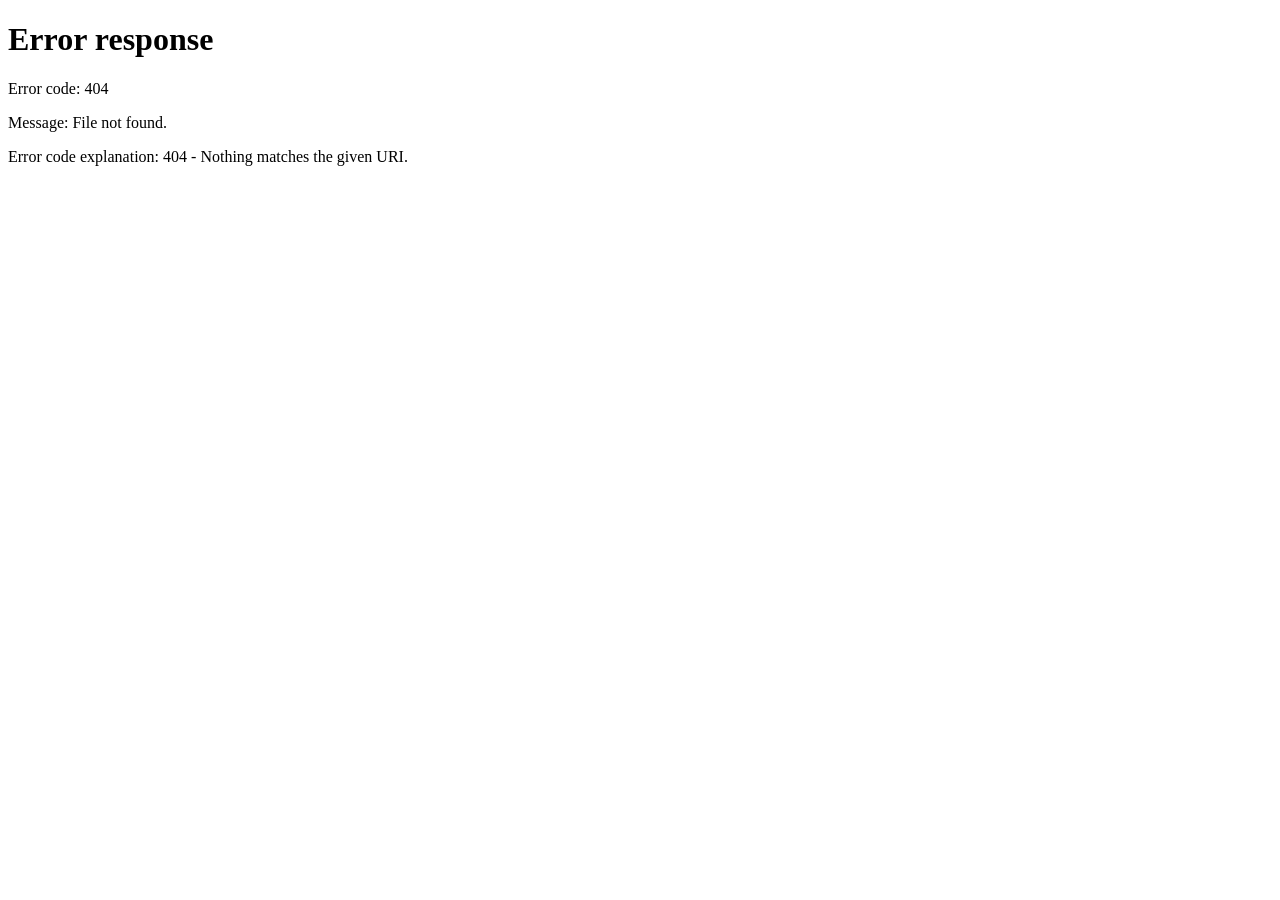
==== commit c816c204: "Redirect former About page to Contact" ====
--- a/about.html
+++ b/about.html
@@ -1 +1 @@
-<!doctype html><html lang="en"><head><meta charset="utf-8"><meta name="viewport" content="width=device-width,initial-scale=1"><title>About — AshJr</title><meta name="description" content="AshJr: director working across narrative film, documentary and commercial projects."><meta name="theme-color" content="#101111"><link rel="icon" href="ashjr-icon.ico?v=3" sizes="any"><link rel="icon" href="ashjr-icon.svg?v=3" type="image/svg+xml"><link rel="preconnect" href="https://fonts.googleapis.com"><link rel="preconnect" href="https://fonts.gstatic.com" crossorigin><link href="https://fonts.googleapis.com/css2?family=Cormorant+Garamond:ital,wght@0,500;1,500&family=Manrope:wght@400;500;600;700&display=swap" rel="stylesheet"><link rel="stylesheet" href="style.css?v=9"><script src="site.js?v=5" defer></script></head><body id="top"><a class="skip" href="#main">Skip to content</a><header><a class="brand" aria-label="AshJr home" href="index.html">Ash<span>Jr</span></a><nav aria-label="Main navigation"><a href="index.html">Home</a><a href="films.html">Films</a><a href="commercial.html">Commercial</a><a href="about.html" aria-current="page">About</a></nav></header><main id="main"><section class="section about-page"><div><p class="eyebrow">ABOUT</p><h1 class="about-name">Ash<span>Jr</span><span class="red">.</span></h1><p class="intro">Director</p></div><div class="biography"><h2>Henri de Canecaude</h2><p>Working as AshJr, Henri de Canecaude is a French filmmaker raised between London and Washington, D.C. Based in Paris, he works across narrative film, documentary and commercial projects.</p><p>His fiction explores moral uncertainty, inner conflict and the things people leave unsaid. Across his work, he is drawn to atmosphere, emotional detail and stories that stay with the viewer.</p><p>With a background in writing, music production and editing, he brings an attention to rhythm and sound to his filmmaking, from the first idea through to the final cut.</p></div></section><section id="contact" class="contact section"><p class="eyebrow">CONTACT</p><h2>Let’s <em>talk.</em></h2><a class="contact-link" href="mailto:henridecanecaude@gmail.com">henridecanecaude@gmail.com <svg class="icon-arrow" viewBox="0 0 24 24" aria-hidden="true"><path d="M5 19 19 5M9 5h10v10"/></svg></a></section></main><footer><a class="brand" href="index.html">Ash<span>Jr</span></a><div class="footer-center"><p>© 2026 AshJr</p></div><div class="footer-right"><div class="social-links" aria-label="Social media"><a href="https://www.instagram.com/ash7jr/" target="_blank" rel="noopener noreferrer" aria-label="Instagram"><svg viewBox="0 0 24 24" aria-hidden="true"><rect x="3" y="3" width="18" height="18" rx="5"></rect><circle cx="12" cy="12" r="4.25"></circle><circle cx="17.4" cy="6.7" r="1"></circle></svg></a><a href="https://www.youtube.com/@Ash7jr" target="_blank" rel="noopener noreferrer" aria-label="YouTube"><svg viewBox="0 0 24 24" aria-hidden="true"><path d="M21 8.2a3 3 0 0 0-2.1-2.1C17 5.6 12 5.6 12 5.6s-5 0-6.9.5A3 3 0 0 0 3 8.2 31 31 0 0 0 2.5 12 31 31 0 0 0 3 15.8a3 3 0 0 0 2.1 2.1c1.9.5 6.9.5 6.9.5s5 0 6.9-.5a3 3 0 0 0 2.1-2.1 31 31 0 0 0 .5-3.8 31 31 0 0 0-.5-3.8Z"></path><path class="social-play" d="m10 9 5 3-5 3Z"></path></svg></a><a href="https://x.com/Ash7Jr?s=20" target="_blank" rel="noopener noreferrer" aria-label="X"><svg viewBox="0 0 24 24" aria-hidden="true"><path d="M5 4h3.8l3.7 5.1L16.9 4H19l-5.5 6.6L19.5 20h-3.8l-4.2-5.8L6.7 20H4.5l6-7.3L5 4Zm3 1.7h-1.1l9.7 12.6h1.1L8 5.7Z"></path></svg></a></div><a class="footer-contact" href="about.html#contact">Contact <svg class="icon-arrow" viewBox="0 0 24 24" aria-hidden="true"><path d="M5 19 19 5M9 5h10v10"/></svg></a></div></footer></body></html>+<!doctype html><html lang="en"><head><meta charset="utf-8"><meta http-equiv="refresh" content="0; url=contact.html"><meta name="viewport" content="width=device-width,initial-scale=1"><title>Contact — AshJr</title><link rel="canonical" href="contact.html"></head><body><p><a href="contact.html">Continue to Contact</a></p></body></html>
